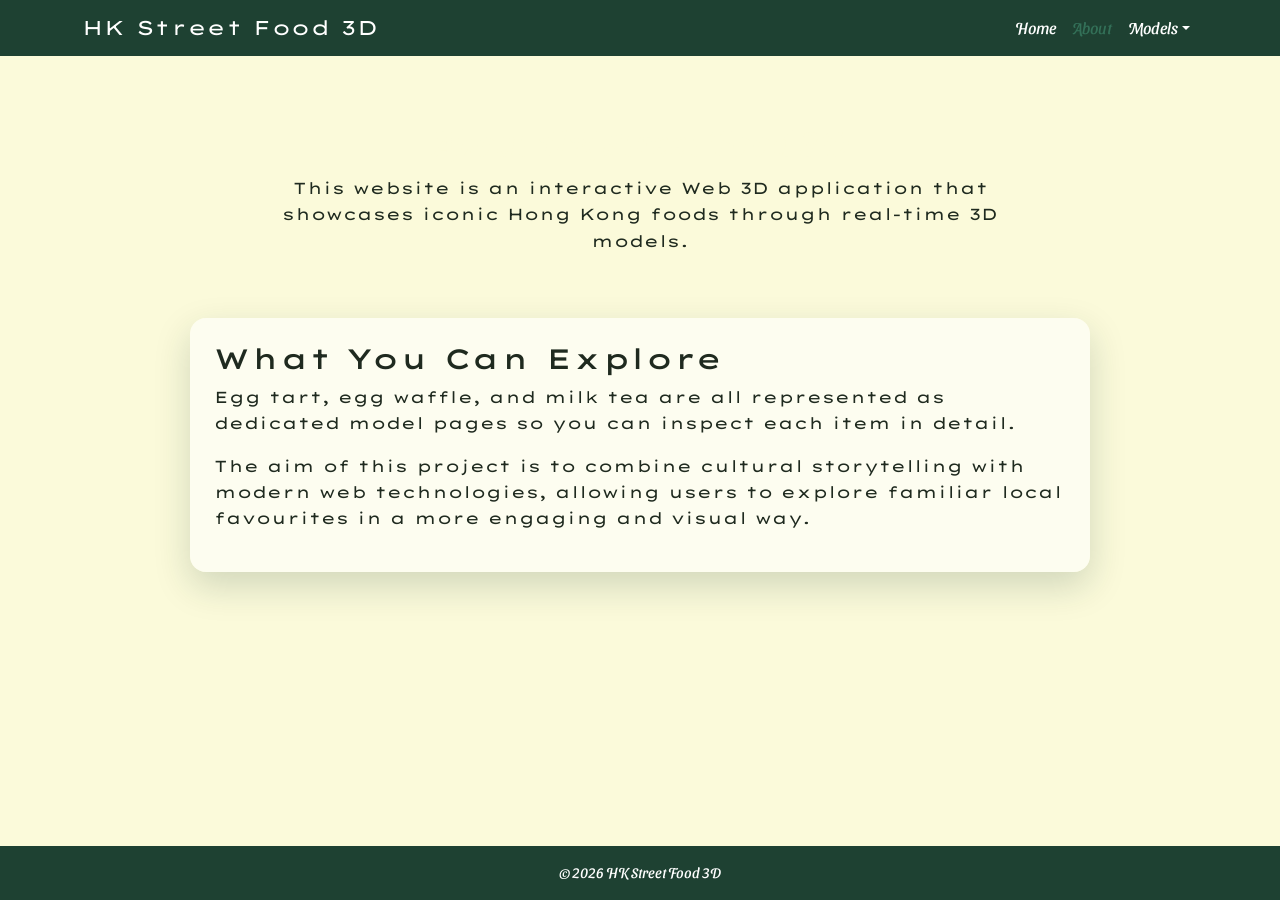
==== about.html @ 144c8aa4 "20/4" ====
<!doctype html>
<html lang="en">
<head>
    <meta charset="utf-8">
    <meta name="viewport" content="width=device-width, initial-scale=1">
    <title>HK Street Food 3D | About</title>
    <link rel="stylesheet" href="css/bootstrap.css">
    <link rel="stylesheet" href="style.css">
</head>
<body class="page-about">
    <nav class="navbar navbar-expand-lg site-nav">
        <div class="container">
            <a class="navbar-brand" href="index.html">HK Street Food 3D</a>
            <button class="navbar-toggler" type="button" data-bs-toggle="collapse" data-bs-target="#mainNav" aria-controls="mainNav" aria-expanded="false" aria-label="Toggle navigation">
                <span class="navbar-toggler-icon"></span>
            </button>
            <div class="collapse navbar-collapse" id="mainNav">
                <ul class="navbar-nav ms-auto">
                    <li class="nav-item"><a class="nav-link" href="index.html">Home</a></li>
                    <li class="nav-item"><a class="nav-link active" href="about.html">About</a></li>
                    <li class="nav-item dropdown">
                        <a class="nav-link dropdown-toggle" href="#" id="modelsDropdown" role="button" data-bs-toggle="dropdown" aria-expanded="false">Models</a>
                        <ul class="dropdown-menu dropdown-menu-end" aria-labelledby="modelsDropdown">
                            <li><a class="dropdown-item" href="tart.html">Egg Tart</a></li>
                            <li><a class="dropdown-item" href="waffle.html">Egg Waffle</a></li>
                            <li><a class="dropdown-item" href="milktea.html">Milk Tea</a></li>
                        </ul>
                    </li>
                </ul>
            </div>
        </div>
    </nav>

    <main class="container">
        <section class="hero">
            <h1>About HK Street Food 3D</h1>
            <p>This website is an interactive Web 3D application that showcases iconic Hong Kong foods through real-time 3D models.</p>
        </section>

        <section class="about-wrap">
            <h3>What You Can Explore</h3>
            <p>Egg tart, egg waffle, and milk tea are all represented as dedicated model pages so you can inspect each item in detail.</p>
            <p>The aim of this project is to combine cultural storytelling with modern web technologies, allowing users to explore familiar local favourites in a more engaging and visual way. </p>
        </section>
    </main>

    <footer class="site-footer">
        <div class="container">&copy; 2026 HK Street Food 3D</div>
    </footer>
    
    <script src="js/bootstrap.bundle.min.js"></script>
</body>
</html>
---- style.css ----
@import url('https://fonts.googleapis.com/css2?family=Lexend+Zetta:wght@100..900&family=Sansita+Swashed:wght@300..900&display=swap');

:root {
    --home-bg: #FBFADA;
    --models-bg: #12372A;
    --ink-dark: #1f2a1f;
    --ink-light: #f5f7f2;
    --accent: #436850;
    --card-shadow: 0 14px 36px rgba(18, 55, 42, 0.18);
}

* {
    box-sizing: border-box;
}

body {
    margin: 0;
    font-family: 'Sansita Swashed', serif;
    color: var(--ink-dark);
    min-height: 100vh;
    display: flex;
    flex-direction: column;
}

main {
    flex: 1;
}

h1 {
    font-family: 'Sansita Swashed', serif;
    letter-spacing: 0.04em;
    font-size: clamp(1.2rem, 3.5vw, 2.8rem);
    color: #FBFADA;
}

h2,
h3,
h4,
h5,
h6,
.navbar-brand {
    font-family: 'Lexend Zetta', sans-serif;
    letter-spacing: 0.03em;
}

p {
    font-family: 'Lexend Zetta', sans-serif;
    line-height: 1.65;
}

.site-nav {
    background: rgba(18, 55, 42, 0.95);
}

.site-nav .navbar-brand,
.site-nav .nav-link,
.site-nav .dropdown-item {
    color: #ffffff;
}

.page-models .site-nav .navbar-brand {
    color: #ffffff;
}

.site-nav .navbar-toggler {
    border-color: rgba(255, 255, 255, 0.65);
}

.site-nav .navbar-toggler:focus {
    box-shadow: none;
}

.site-nav .navbar-toggler-icon {
    background-image: url("data:image/svg+xml,%3Csvg xmlns='http://www.w3.org/2000/svg' viewBox='0 0 30 30'%3E%3Cpath stroke='rgba(255,255,255,0.95)' stroke-linecap='round' stroke-miterlimit='10' stroke-width='2' d='M4 7h22M4 15h22M4 23h22'/%3E%3C/svg%3E");
}

.site-nav .nav-link.active,
.site-nav .nav-link:hover,
.site-nav .dropdown-item:hover {
    color: #337058;
}

.site-nav .dropdown-menu {
    background: #1f4a39;
    border: 1px solid rgba(255, 255, 255, 0.15);
}

.site-footer {
    padding: 1rem 0;
    text-align: center;
    background: rgba(18, 55, 42, 0.95);
    color: #ffffff;
    font-size: 0.9rem;
}

.page-home,
.page-about {
    background: var(--home-bg);
    color: var(--ink-dark);
}

.page-models,
.model-viewer-page {
    background: var(--models-bg);
    color: var(--ink-light);
}

.hero {
    padding: 4rem 1rem 2rem;
    text-align: center;
}

.hero h1 {
    font-size: clamp(1.3rem, 3vw, 2.2rem);
    margin-bottom: 0.8rem;
}

.hero h2 {
    font-size: clamp(1rem, 2.5vw, 1.5rem);
    margin-bottom: 1.5rem;
}

.hero p {
    max-width: 760px;
    margin: 0 auto;
}

.hero-home {
    text-align: left;
}

.hero-home h2 {
    color: #ADBC9F;
    font-size: clamp(1.15rem, 1.8vw, 1.25rem);
    margin-bottom: 0.35rem;
}

.hero-home h1 {
    color: #125E33;
    font-size: clamp(2.5rem, 4.8vw, 3.8rem);
    font-family: 'sansita swashed', cursive;
    line-height: 1.1;
    margin-bottom: 0.9rem;
}

.hero-home p {
    color: #ADBC9F;
    font-size: clamp(0.85rem, 1.4vw, 1rem);
    font-family: 'Lexend Zetta', sans-serif;
    margin: 0;
    max-width: 560px;
}

.hero-home-image {
    width: 100%;
    max-width: 560px;
    border-radius: 20px;
    display: block;
    margin-left: auto;
    box-shadow: 0 16px 34px rgba(18, 55, 42, 0.22);
}

.menu-grid,
.models-grid {
    padding: 1rem 1rem 3rem;
}

.home-menu-inline {
    margin-top: 1.5rem;
    max-width: 660px;
}

.home-menu {
    padding: 0 1rem 2rem;
}

.explore-menu-title {
    font-family: 'Lexend Zetta', sans-serif;
    font-size: clamp(0.9rem, 1.3vw, 1.1rem);
    color: #125E33;
    margin: 0 0 0.9rem;
}

.home-menu-row {
    --bs-gutter-x: 0.8rem;
    --bs-gutter-y: 0.8rem;
}

.food-card,
.models-card {
    background: rgba(255, 255, 255, 0.65);
    border-radius: 16px;
    overflow: hidden;
    box-shadow: var(--card-shadow);
    transition: transform 0.25s ease;
    height: 100%;
}

.food-card:hover,
.models-card:hover {
    transform: translateY(-6px);
}

.food-link,
.model-link {
    text-decoration: none;
    color: inherit;
    display: block;
}

.food-tile {
    position: relative;
    aspect-ratio: 1 / 1;
    border-radius: 22px;
}

.food-card img,
.models-card img {
    width: 100%;
    height: 240px;
    object-fit: cover;
    display: block;
}

.food-tile img {
    position: absolute;
    inset: 0;
    width: 100%;
    height: 100%;
    object-fit: cover;
    transform: scale(1);
    transition: transform 0.35s ease;
}

.food-overlay {
    position: absolute;
    inset: 0;
    display: flex;
    flex-direction: column;
    justify-content: center;
    align-items: center;
    gap: 0.55rem;
    padding: 1.25rem;
    text-align: center;
    color: #ffffff;
    background: rgba(0, 0, 0, 0.76);
    opacity: 0;
    transition: opacity 0.3s ease;
}

.food-overlay h3 {
    font-size: clamp(0.95rem, 1.8vw, 1.2rem);
    margin: 0;
}

.food-overlay p {
    font-family: 'Lexend Zetta', sans-serif;
    font-size: clamp(0.62rem, 1vw, 0.82rem);
    line-height: 1.5;
    margin: 0;
    max-width: 14ch;
}

.food-link:hover .food-overlay,
.food-link:focus-visible .food-overlay,
.food-link:focus-within .food-overlay {
    opacity: 1;
}

.food-link:hover .food-tile img,
.food-link:focus-visible .food-tile img,
.food-link:focus-within .food-tile img {
    transform: scale(1.06);
}

.page-about .about-wrap {
    max-width: 900px;
    margin: 2rem auto 3rem;
    padding: 1.5rem;
    border-radius: 16px;
    background: rgba(255, 255, 255, 0.6);
    box-shadow: var(--card-shadow);
}

.page-models .models-card {
    background: rgba(255, 255, 255, 0.12);
    border: 1px solid rgba(255, 255, 255, 0.2);
}

.page-models .models-card .card-body {
    padding: 1rem;
    color: #ffffff;
}

.page-models .models-card h3 {
    margin-bottom: 0.5rem;
}

.model-viewer-page .model-header {
    padding: 1rem 1rem 0;
}

.model-viewer-page .model-header h1 {
    margin: 0;
    font-size: clamp(1.1rem, 2.2vw, 1.7rem);
}

.model-viewer-page .viewer-shell {
    position: relative;
    width: 100%;
    height: calc(100vh - 210px);
    min-height: 420px;
}

.model-viewer-page .viewer-card {
    border-radius: 18px;
    overflow: hidden;
    border: 1px solid rgba(255, 255, 255, 0.2);
    background: rgba(255, 255, 255, 0.06);
    box-shadow: 0 18px 42px rgba(0, 0, 0, 0.32);
}

.model-viewer-page .model-description {
    height: 100%;
    border-radius: 18px;
    border: 1px solid rgba(255, 255, 255, 0.2);
    background: rgba(255, 255, 255, 0.09);
    box-shadow: 0 18px 42px rgba(0, 0, 0, 0.22);
    padding: 1.25rem;
    color: #ffffff;
    display: flex;
    flex-direction: column;
    justify-content: center;
}

.model-viewer-page .model-description h2 {
    margin: 0 0 0.65rem;
    font-size: clamp(1rem, 1.8vw, 1.25rem);
    color: #FBFADA;
}

.model-viewer-page .model-description p {
    margin: 0;
    line-height: 1.7;
    color: rgba(255, 255, 255, 0.94);
}

#threeContainer {
    width: 100%;
    height: 100%;
    display: block;
    border-top: 1px solid rgba(255, 255, 255, 0.1);
}

#gui-container {
    position: absolute;
    top: 20px;
    left: 20px;
    z-index: 20;
}

@media (max-width: 768px) {
    .hero-home {
        text-align: center;
    }

    .hero-home p {
        margin: 0 auto;
    }

    .hero-home-image {
        margin: 0 auto;
    }

    .models-card img {
        height: 190px;
    }

    .home-menu-inline {
        max-width: 100%;
        margin-top: 0;
    }

    .home-menu {
        margin-top: 0.8rem;
    }

    .home-menu-row {
        --bs-gutter-x: 0.45rem;
        --bs-gutter-y: 0.45rem;
    }

    .menu-tile-col {
        flex: 0 0 33.333333%;
        max-width: 33.333333%;
    }

    .food-overlay h3 {
        font-size: clamp(0.64rem, 2.6vw, 0.74rem);
    }

    .food-overlay p {
        font-size: clamp(0.47rem, 1.9vw, 0.56rem);
    }

    .model-viewer-page .viewer-shell {
        height: calc(100vh - 250px);
    }

    .model-viewer-page .viewer-card {
        border-radius: 12px;
    }

    .model-viewer-page .model-description {
        border-radius: 12px;
        padding: 1rem;
    }

    .model-viewer-page .model-header h1 {
        font-size: clamp(1.35rem, 5.4vw, 1.85rem);
    }

    .model-viewer-page .model-description p {
        font-size: clamp(0.86rem, 3.2vw, 0.95rem);
        line-height: 1.55;
    }
}

@media (min-width: 992px) {
    .hero-home {
        padding-top: 6rem;
        padding-bottom: 4.5rem;
    }

    .home-menu {
        padding-bottom: 2.8rem;
    }
}

@media (hover: none) {
    .food-tile img {
        transform: none;
    }
}
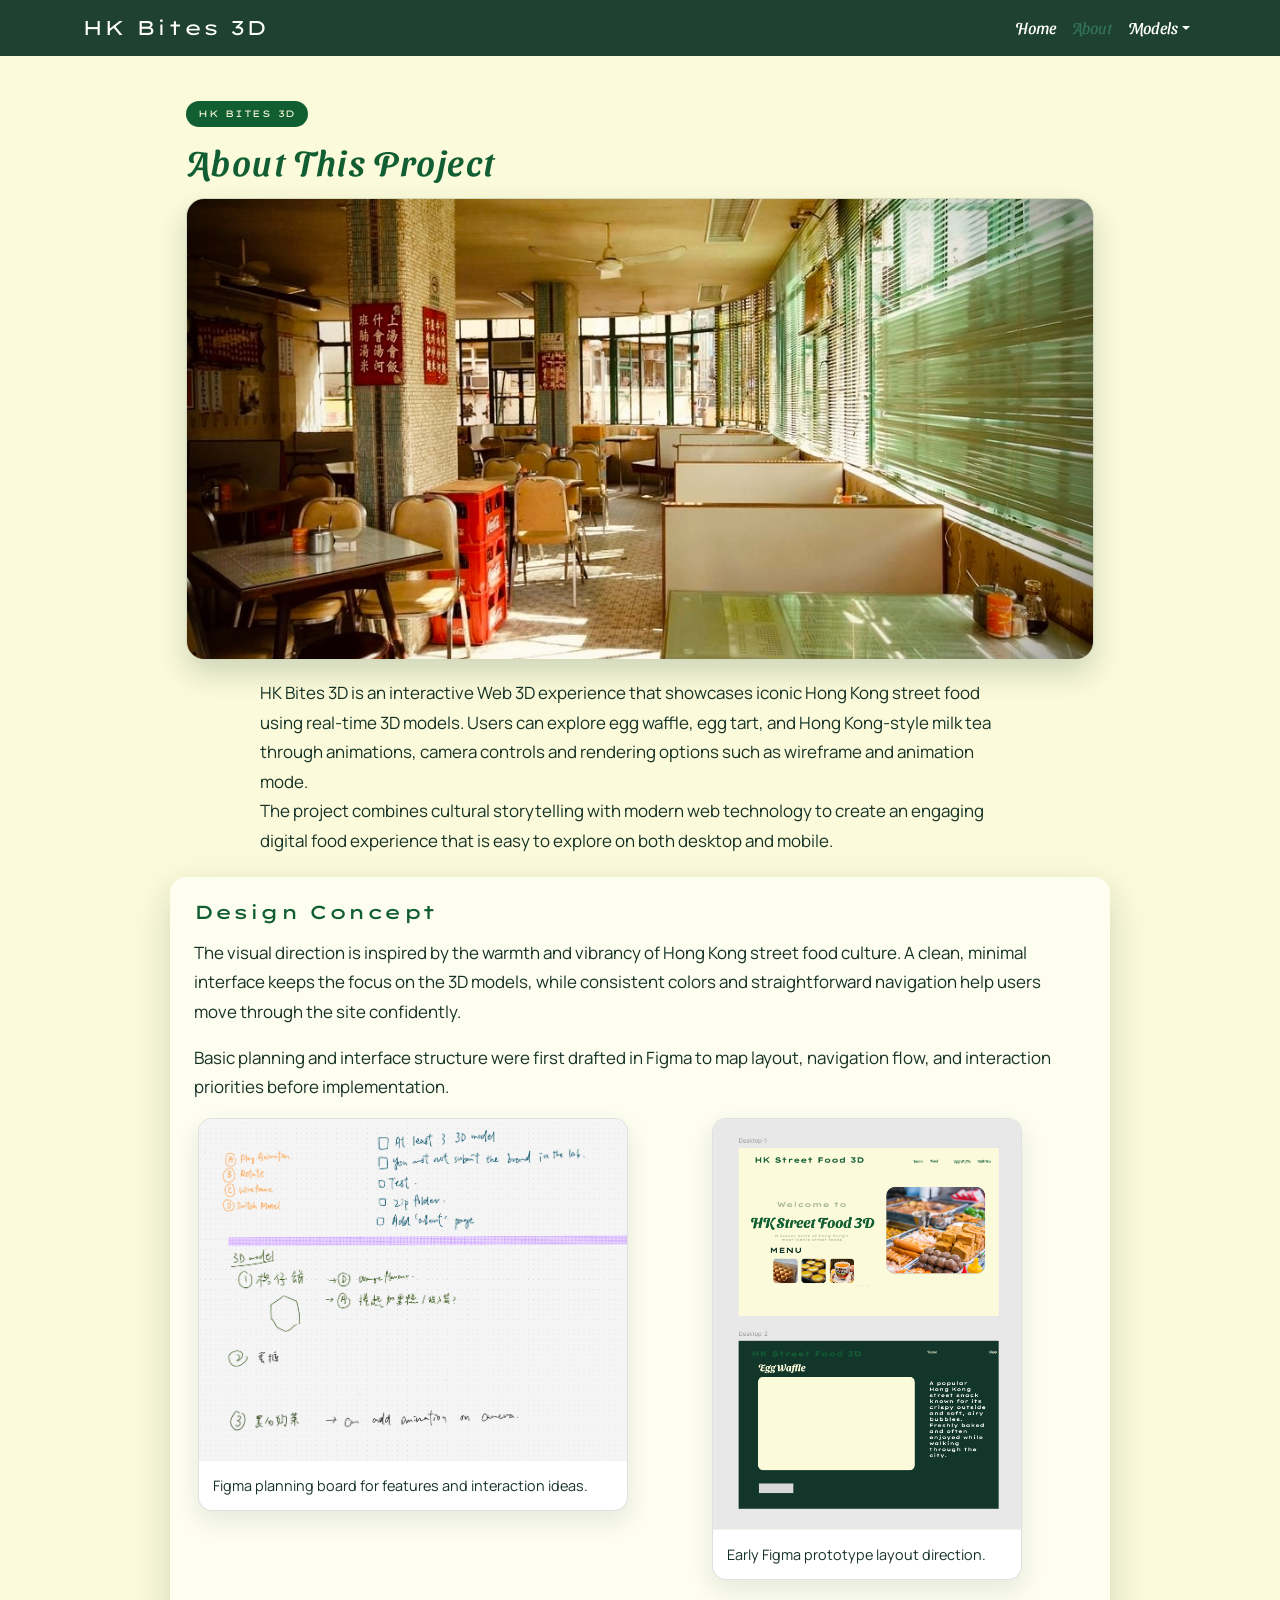
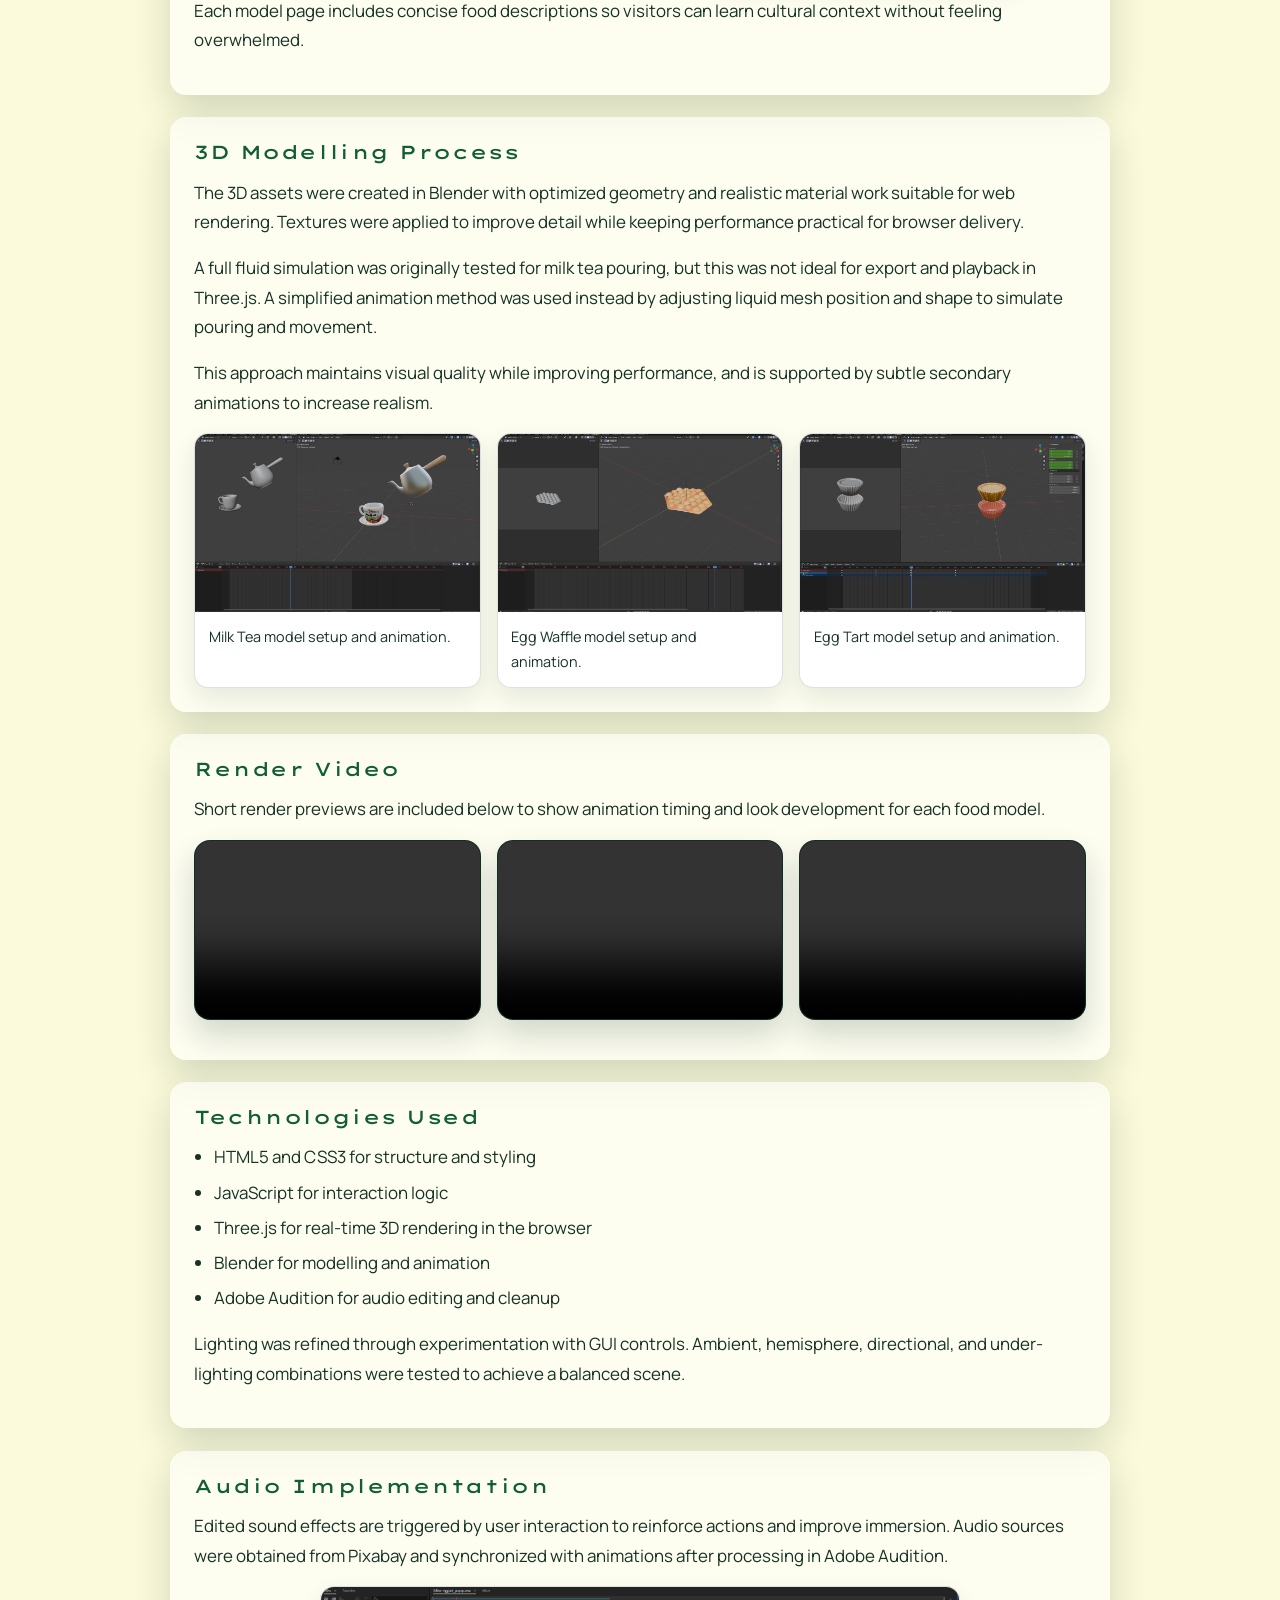
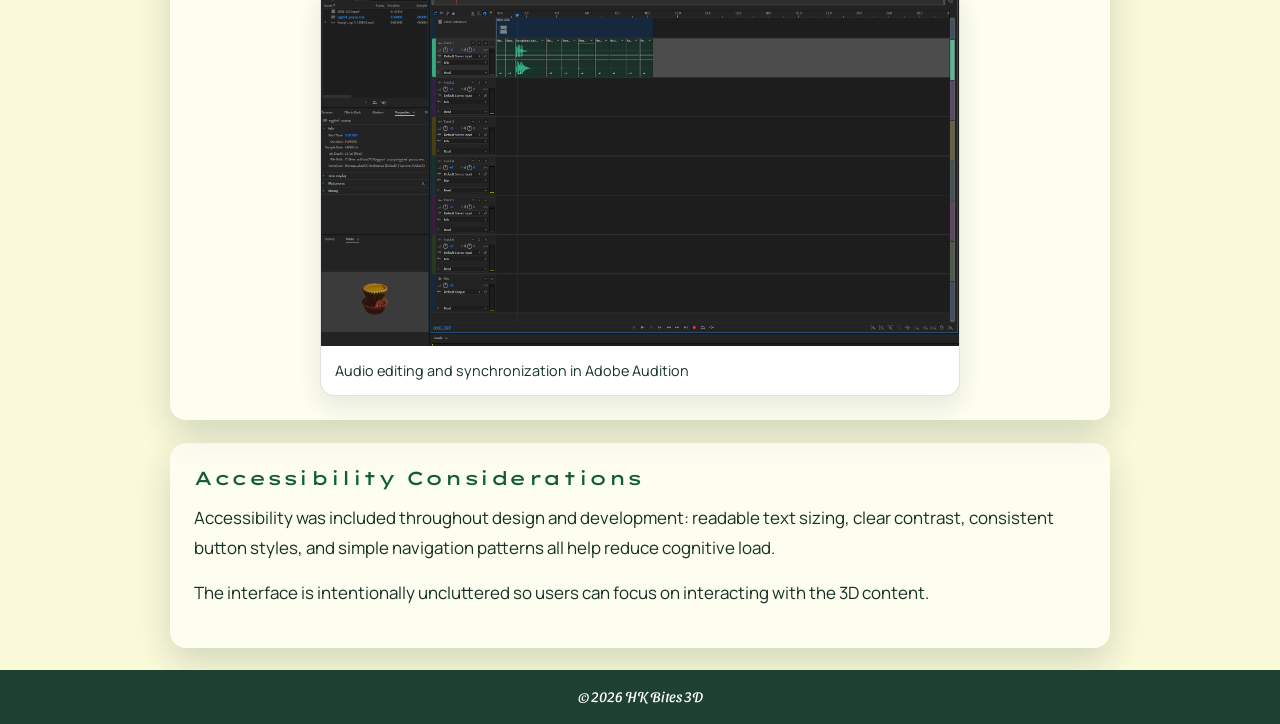
==== commit 84eb14c3: "About page update" ====
--- a/about.html
+++ b/about.html
@@ -3,14 +3,14 @@
 <head>
     <meta charset="utf-8">
     <meta name="viewport" content="width=device-width, initial-scale=1">
-    <title>HK Street Food 3D | About</title>
+    <title>HK Bites 3D | About</title>
     <link rel="stylesheet" href="css/bootstrap.css">
     <link rel="stylesheet" href="style.css">
 </head>
 <body class="page-about">
     <nav class="navbar navbar-expand-lg site-nav">
         <div class="container">
-            <a class="navbar-brand" href="index.html">HK Street Food 3D</a>
+            <a class="navbar-brand" href="index.html">HK Bites 3D</a>
             <button class="navbar-toggler" type="button" data-bs-toggle="collapse" data-bs-target="#mainNav" aria-controls="mainNav" aria-expanded="false" aria-label="Toggle navigation">
                 <span class="navbar-toggler-icon"></span>
             </button>
@@ -32,20 +32,152 @@
     </nav>
 
     <main class="container">
-        <section class="hero">
-            <h1>About HK Street Food 3D</h1>
-            <p>This website is an interactive Web 3D application that showcases iconic Hong Kong foods through real-time 3D models.</p>
+        <section class="hero hero-about">
+            <p class="eyebrow">HK Bites 3D</p>
+            <h1>About This Project</h1>
+            <figure class="about-header-media">
+                <img src="assets/images/background.jpg" alt="Hong Kong cha chaan teng interior atmosphere" loading="lazy">
+            </figure>
+            <p>
+                HK Bites 3D is an interactive Web 3D experience that showcases iconic Hong Kong street food using
+                real-time 3D models. Users can explore egg waffle, egg tart, and Hong Kong-style milk tea through
+                animations, camera controls and rendering options such as wireframe and animation mode.
+            </p>
+            <p>
+                The project combines cultural storytelling with modern web technology to create an engaging digital
+                food experience that is easy to explore on both desktop and mobile.
+            </p>
         </section>
 
-        <section class="about-wrap">
-            <h3>What You Can Explore</h3>
-            <p>Egg tart, egg waffle, and milk tea are all represented as dedicated model pages so you can inspect each item in detail.</p>
-            <p>The aim of this project is to combine cultural storytelling with modern web technologies, allowing users to explore familiar local favourites in a more engaging and visual way. </p>
+        <section class="about-wrap about-section">
+            <h2>Design Concept</h2>
+            <p>
+                The visual direction is inspired by the warmth and vibrancy of Hong Kong street food culture. A clean,
+                minimal interface keeps the focus on the 3D models, while consistent colors and straightforward
+                navigation help users move through the site confidently.
+            </p>
+            <p>
+                Basic planning and interface structure were first drafted in Figma to map layout, navigation flow,
+                and interaction priorities before implementation.
+            </p>
+            <div class="design-grid" aria-label="Figma planning and prototype screens">
+                <figure class="process-card design-card-planning">
+                    <img src="assets/images/About/planning.png" alt="Figma planning notes for HK Bites 3D" loading="lazy">
+                    <figcaption>Figma planning board for features and interaction ideas.</figcaption>
+                </figure>
+                <figure class="process-card design-card-prototype">
+                    <img src="assets/images/About/prototype.png" alt="Figma prototype layout for HK Bites 3D" loading="lazy">
+                    <figcaption>Early Figma prototype layout direction.</figcaption>
+                </figure>
+            </div>
+            <p>
+                Each model page includes concise food descriptions so visitors can learn cultural context without feeling
+                overwhelmed.
+            </p>
+        </section>
+
+        <section class="about-wrap about-section">
+            <h2>3D Modelling Process</h2>
+            <p>
+                The 3D assets were created in Blender with optimized geometry and realistic material work suitable for
+                web rendering. Textures were applied to improve detail while keeping performance practical for browser
+                delivery.
+            </p>
+            <p>
+                A full fluid simulation was originally tested for milk tea pouring, but this was not ideal for export and
+                playback in Three.js. A simplified animation method was used instead by adjusting liquid mesh position and
+                shape to simulate pouring and movement.
+            </p>
+            <p>
+                This approach maintains visual quality while improving performance, and is supported by subtle secondary
+                animations to increase realism.
+            </p>
+
+            <div class="process-grid" aria-label="Blender modelling snapshots">
+                <figure class="process-card">
+                    <img src="assets/images/About/cupmodelling.png" alt="Milk tea model process in Blender" loading="lazy">
+                    <figcaption>Milk Tea model setup and animation.</figcaption>
+                </figure>
+                <figure class="process-card">
+                    <img src="assets/images/About/eggwafflemodelling.png" alt="Egg waffle model process in Blender" loading="lazy">
+                    <figcaption>Egg Waffle model setup and animation.</figcaption>
+                </figure>
+                <figure class="process-card">
+                    <img src="assets/images/About/tartmodelling.png" alt="Egg tart model process in Blender" loading="lazy">
+                    <figcaption>Egg Tart model setup and animation.</figcaption>
+                </figure>
+            </div>
+        </section>
+
+        <section class="about-wrap about-section">
+            <h2>Render Video</h2>
+            <p>
+                Short render previews are included below to show animation timing and look development for each food
+                model.
+            </p>
+            <div class="video-grid" aria-label="Render videos for three food models">
+                <figure class="video-card">
+                    <video controls preload="metadata" playsinline>
+                        <source src="assets/images/About/Cup.mp4" type="video/mp4">
+                        Your browser does not support the video tag.
+                    </video>
+                </figure>
+                <figure class="video-card">
+                    <video controls preload="metadata" playsinline>
+                        <source src="assets/images/About/eggtart.mp4" type="video/mp4">
+                        Your browser does not support the video tag.
+                    </video>
+                </figure>
+                <figure class="video-card">
+                    <video controls preload="metadata" playsinline>
+                        <source src="assets/images/About/Waffle.mp4" type="video/mp4">
+                        Your browser does not support the video tag.
+                    </video>
+                </figure>
+            </div>
+        </section>
+
+        <section class="about-wrap about-section">
+            <h2>Technologies Used</h2>
+            <ul class="tech-list">
+                <li>HTML5 and CSS3 for structure and styling</li>
+                <li>JavaScript for interaction logic</li>
+                <li>Three.js for real-time 3D rendering in the browser</li>
+                <li>Blender for modelling and animation</li>
+                <li>Adobe Audition for audio editing and cleanup</li>
+            </ul>
+            <p>
+                Lighting was refined through experimentation with GUI controls. Ambient, hemisphere, directional, and
+                under-lighting combinations were tested to achieve a balanced scene.
+            </p>
+        </section>
+
+        <section class="about-wrap about-section">
+            <h2>Audio Implementation</h2>
+            <p>
+                Edited sound effects are triggered by user interaction to reinforce actions and improve immersion. Audio
+                sources were obtained from Pixabay and synchronized with animations after processing in Adobe Audition.
+            </p>
+                <figure class="process-card audio-process-card">
+                    <img src="assets/images/About/auditon.png" alt="Audio editing" loading="lazy">
+                    <figcaption>Audio editing and synchronization in Adobe Audition</figcaption>
+                </figure>
+        </section>
+
+        <section class="about-wrap about-section">
+            <h2>Accessibility Considerations</h2>
+            <p>
+                Accessibility was included throughout design and development: readable text sizing, clear contrast,
+                consistent button styles, and simple navigation patterns all help reduce cognitive load.
+            </p>
+            <p>
+                The interface is intentionally uncluttered so users can focus on interacting with the 3D content.
+            </p>
         </section>
     </main>
 
     <footer class="site-footer">
-        <div class="container">&copy; 2026 HK Street Food 3D</div>
+        <div class="container">&copy; 2026 HK Bites 3D</div>
     </footer>
     
     <script src="js/bootstrap.bundle.min.js"></script>
--- a/style.css
+++ b/style.css
@@ -1,4 +1,4 @@
-@import url('https://fonts.googleapis.com/css2?family=Lexend+Zetta:wght@100..900&family=Sansita+Swashed:wght@300..900&display=swap');
+@import url('https://fonts.googleapis.com/css2?family=Lexend+Zetta:wght@100..900&family=Manrope:wght@400;500;600;700&family=Sansita+Swashed:wght@300..900&display=swap');
 
 :root {
     --home-bg: #FBFADA;
@@ -282,6 +282,222 @@
     box-shadow: var(--card-shadow);
 }
 
+.page-about .hero-about {
+    max-width: 940px;
+    margin: 0 auto;
+    text-align: left;
+    padding-top: 2.7rem;
+    padding-bottom: 0.25rem;
+}
+
+.page-about .hero-about .eyebrow {
+    display: inline-flex;
+    margin: 0 0 0.8rem;
+    padding: 0.3rem 0.75rem;
+    border-radius: 999px;
+    font-family: 'Lexend Zetta', sans-serif;
+    font-size: 0.58rem;
+    letter-spacing: 0.08em;
+    text-transform: uppercase;
+    color: #FBFADA;
+    background: #125E33;
+}
+
+.page-about .hero-about h1 {
+    color: #125E33;
+    margin-bottom: 1rem;
+}
+
+.page-about .about-header-media {
+    margin: 0 0 1.1rem;
+    border-radius: 18px;
+    overflow: hidden;
+    border: 1px solid rgba(18, 55, 42, 0.16);
+    box-shadow: 0 14px 28px rgba(18, 55, 42, 0.18);
+}
+
+.page-about .about-header-media img {
+    width: 100%;
+    height: clamp(220px, 38vw, 460px);
+    object-fit: cover;
+    display: block;
+}
+
+.page-about .hero-about p,
+.page-about .about-section p,
+.page-about .about-section li,
+.page-about .about-section figcaption {
+    font-family: 'Manrope', sans-serif;
+    line-height: 1.75;
+    font-size: clamp(0.98rem, 1.35vw, 1.06rem);
+    color: #163226;
+}
+
+.page-about .about-section {
+    max-width: 940px;
+    margin-top: 1.1rem;
+    margin-bottom: 1.4rem;
+}
+
+.page-about .about-section h2 {
+    font-size: clamp(0.95rem, 1.8vw, 1.18rem);
+    margin-bottom: 0.85rem;
+    color: #125E33;
+}
+
+.page-about .tech-list {
+    margin: 0.25rem 0 1rem;
+    padding-left: 1.25rem;
+}
+
+.page-about .tech-list li {
+    margin-bottom: 0.35rem;
+}
+
+.page-about .design-grid {
+    margin: 1rem 0;
+    display: grid;
+    grid-template-columns: repeat(2, minmax(0, 1fr));
+    gap: 1rem;
+    align-items: start;
+}
+
+.page-about .design-grid .design-card-planning {
+    width: 100%;
+    max-width: 430px;
+    justify-self: center;
+}
+
+.page-about .design-grid .design-card-prototype {
+    width: 100%;
+    max-width: 310px;
+    justify-self: center;
+}
+
+.page-about .design-grid .process-card img {
+    object-fit: contain;
+    background: #f3f2e6;
+}
+
+.page-about .design-grid .design-card-planning img {
+    aspect-ratio: 5 / 4;
+}
+
+.page-about .design-grid .design-card-prototype img {
+    aspect-ratio: 3 / 4;
+}
+
+.page-about .process-grid {
+    margin-top: 1rem;
+    display: grid;
+    grid-template-columns: repeat(3, minmax(0, 1fr));
+    gap: 1rem;
+}
+
+.page-about .process-card {
+    margin: 0;
+    border-radius: 14px;
+    overflow: hidden;
+    background: #ffffff;
+    border: 1px solid rgba(18, 55, 42, 0.14);
+    box-shadow: 0 10px 24px rgba(18, 55, 42, 0.1);
+}
+
+.page-about .process-card img {
+    width: 100%;
+    aspect-ratio: 16 / 10;
+    object-fit: cover;
+    display: block;
+    background: linear-gradient(135deg, #f8f4d8, #e8efe3);
+}
+
+.page-about .process-card figcaption {
+    margin: 0;
+    padding: 0.75rem 0.85rem;
+    font-size: 0.9rem;
+}
+
+.page-about .audio-process-card {
+    margin-top: 1rem;
+    max-width: 640px;
+    margin-left: auto;
+    margin-right: auto;
+}
+
+.page-about .audio-process-card img {
+    aspect-ratio: 16 / 9;
+    object-fit: cover;
+}
+
+.page-about .video-card {
+    margin-top: 0.75rem;
+    border-radius: 16px;
+    overflow: hidden;
+    border: 1px solid rgba(18, 55, 42, 0.18);
+    background: #132c23;
+    box-shadow: 0 16px 30px rgba(18, 55, 42, 0.18);
+}
+
+.page-about .video-grid {
+    margin-top: 0.75rem;
+    display: grid;
+    grid-template-columns: repeat(3, minmax(0, 1fr));
+    gap: 1rem;
+}
+
+.page-about .video-grid .video-card {
+    margin-top: 0;
+}
+
+.page-about .video-card video {
+    width: 100%;
+    display: block;
+    aspect-ratio: 16 / 10;
+    max-height: none;
+    background: #0f1f19;
+}
+
+.page-about .video-card figcaption {
+    margin: 0;
+    padding: 0.7rem 0.85rem;
+    color: #dce7e0;
+    background: #163428;
+    font-family: 'Manrope', sans-serif;
+    font-size: 0.92rem;
+}
+
+@media (max-width: 991.98px) {
+    .page-about .process-grid {
+        grid-template-columns: repeat(2, minmax(0, 1fr));
+    }
+
+    .page-about .video-grid {
+        grid-template-columns: repeat(2, minmax(0, 1fr));
+    }
+}
+
+@media (max-width: 767.98px) {
+    .page-about .hero-about {
+        padding-top: 2rem;
+    }
+
+    .page-about .about-wrap {
+        padding: 1.1rem;
+    }
+
+    .page-about .process-grid {
+        grid-template-columns: 1fr;
+    }
+
+    .page-about .design-grid {
+        grid-template-columns: 1fr;
+    }
+
+    .page-about .video-grid {
+        grid-template-columns: 1fr;
+    }
+}
+
 .page-models .models-card {
     background: rgba(255, 255, 255, 0.12);
     border: 1px solid rgba(255, 255, 255, 0.2);
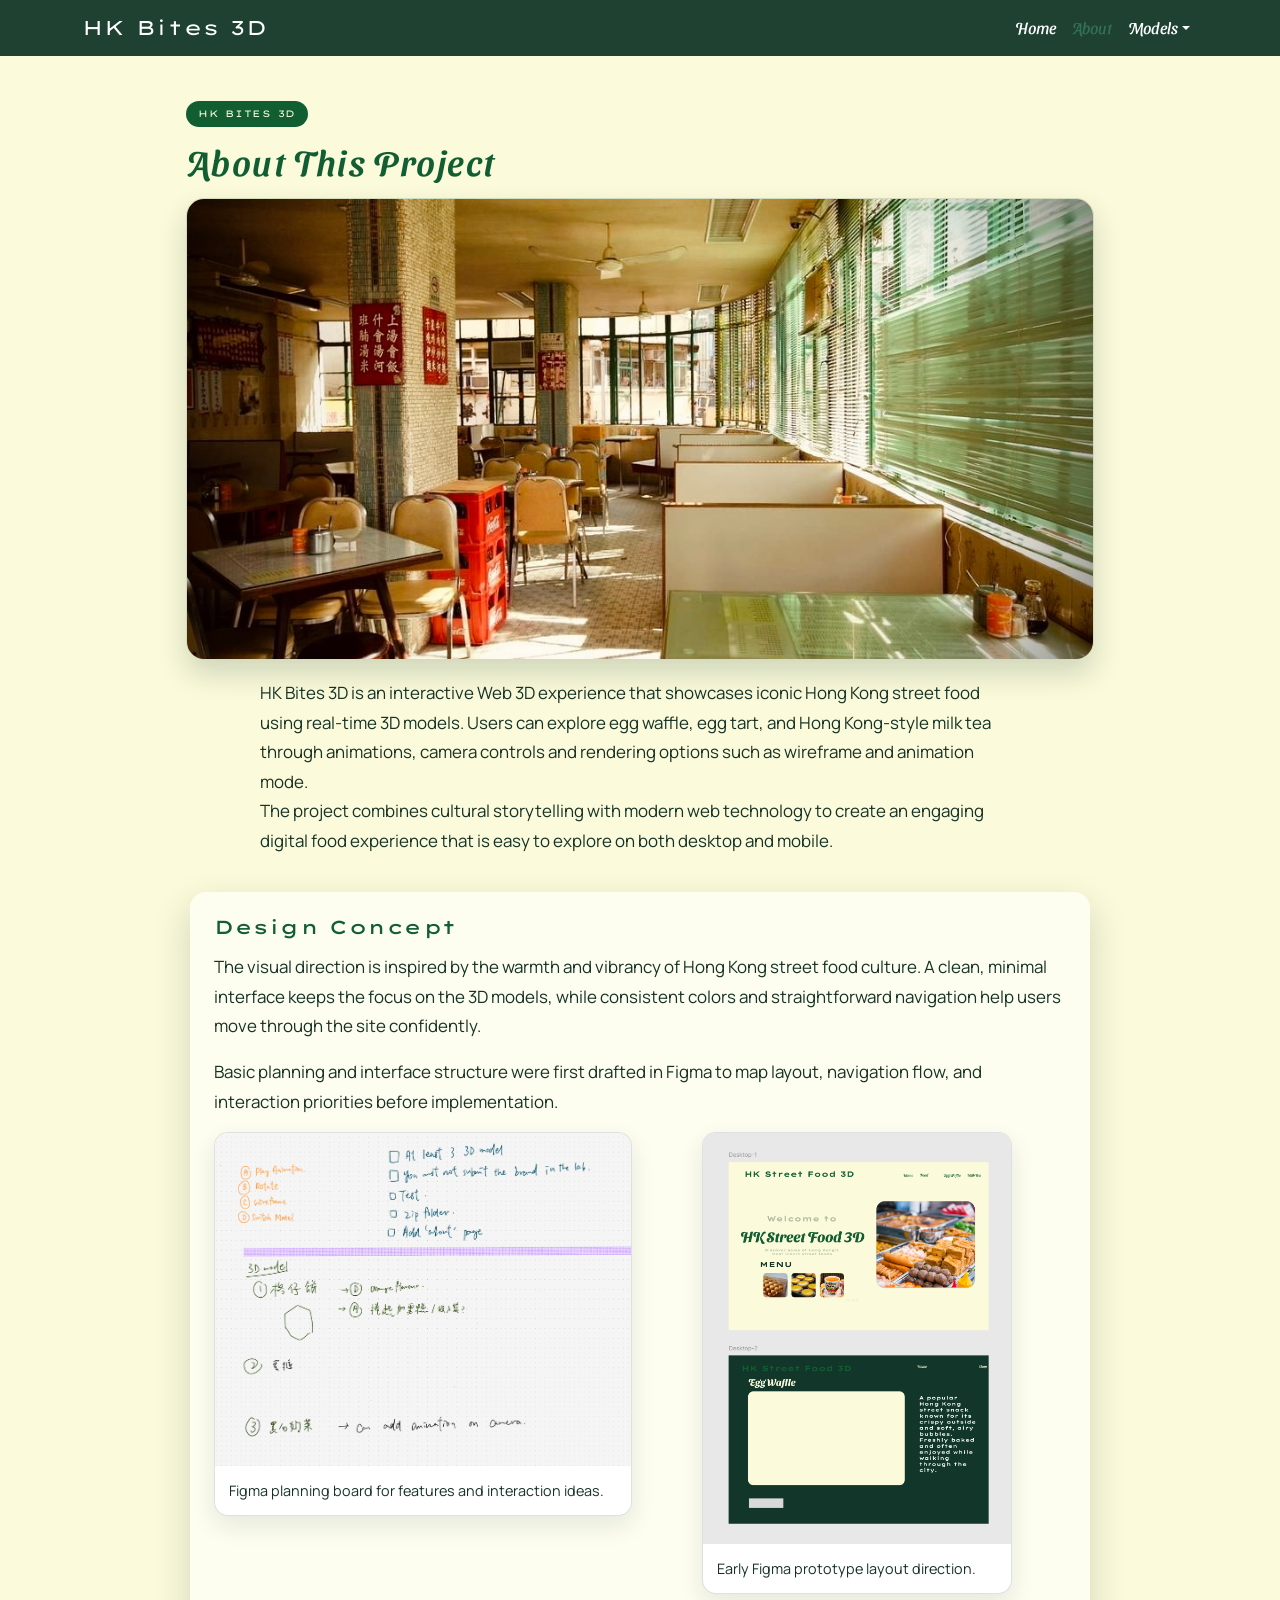
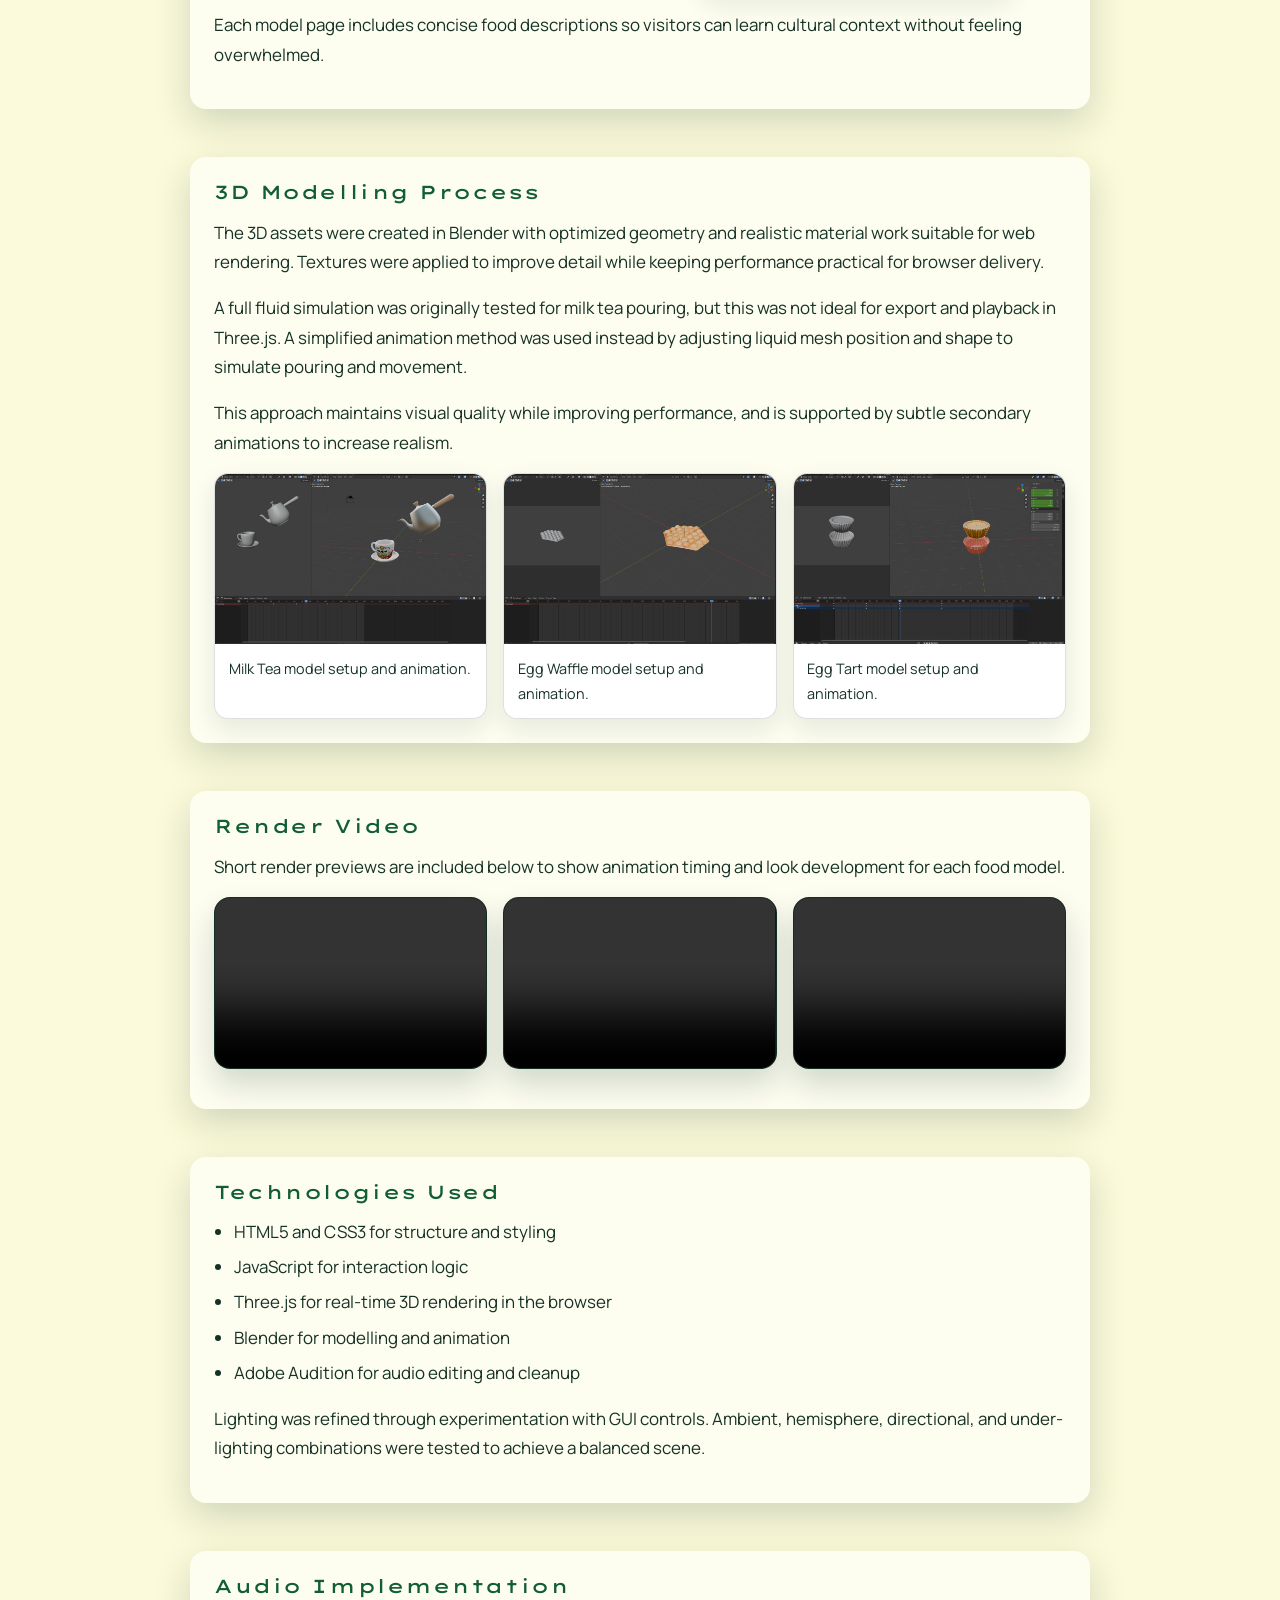
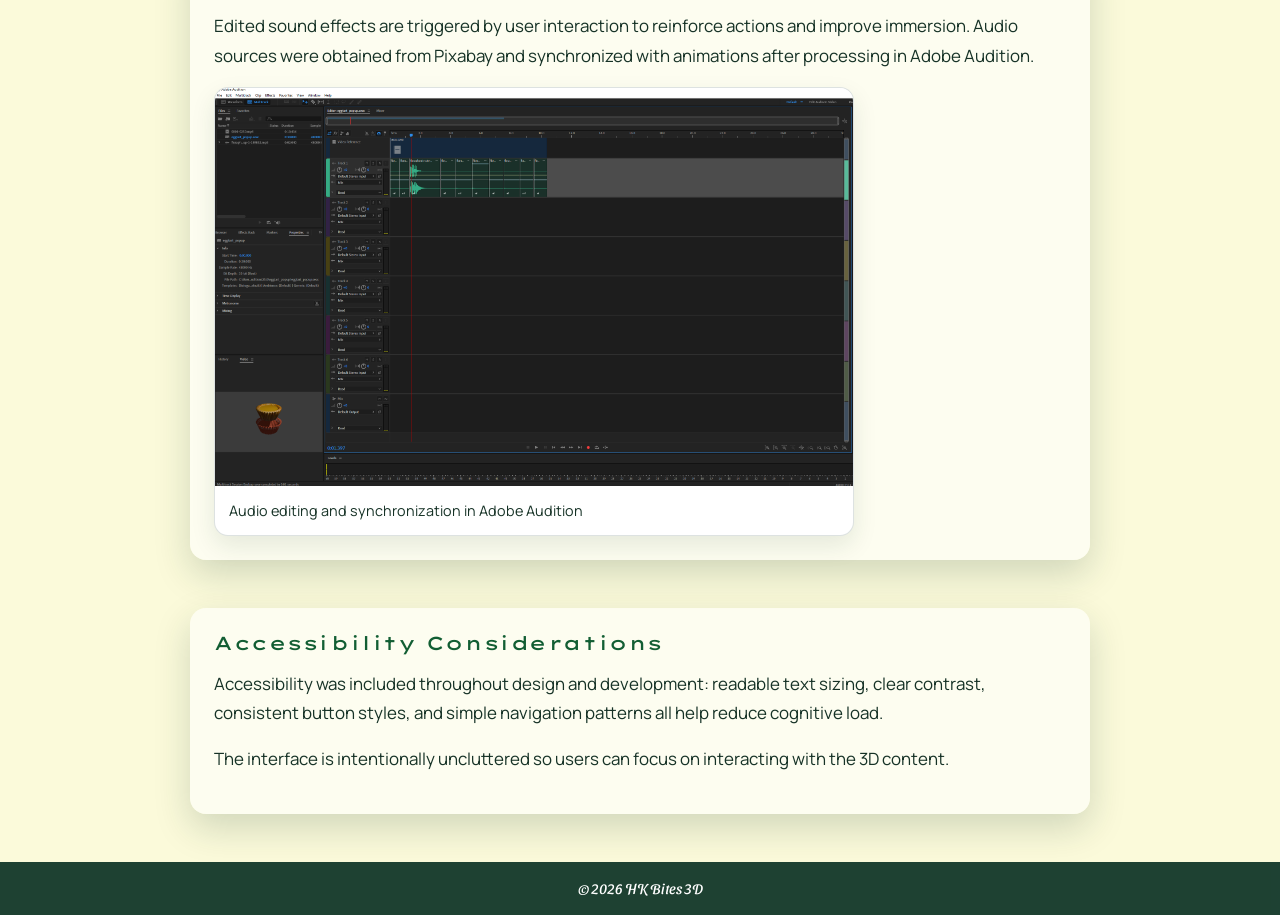
==== commit ab5dc102: "Update about.html" ====
--- a/about.html
+++ b/about.html
@@ -5,7 +5,50 @@
     <meta name="viewport" content="width=device-width, initial-scale=1">
     <title>HK Bites 3D | About</title>
     <link rel="stylesheet" href="css/bootstrap.css">
-    <link rel="stylesheet" href="style.css">
+    <link rel="stylesheet" href="style.css?v=20260423">
+    <style>
+        /* Fallback critical styles for publishing environments with stale cached CSS. */
+        .page-about .about-wrap {
+            max-width: 900px;
+            margin: 2rem auto 3rem;
+            padding: 1.5rem;
+            border-radius: 16px;
+            background: rgba(255, 255, 255, 0.6);
+            box-shadow: 0 14px 36px rgba(18, 55, 42, 0.18);
+        }
+
+        .page-about .about-header-media {
+            margin: 0 0 1.1rem;
+            border-radius: 18px;
+            overflow: hidden;
+            border: 1px solid rgba(18, 55, 42, 0.16);
+            box-shadow: 0 14px 28px rgba(18, 55, 42, 0.18);
+        }
+
+        .page-about .about-header-media img {
+            width: 100%;
+            height: clamp(220px, 38vw, 460px);
+            object-fit: cover;
+            display: block;
+        }
+
+        .page-about .process-card {
+            margin: 0;
+            border-radius: 14px;
+            overflow: hidden;
+            background: #ffffff;
+            border: 1px solid rgba(18, 55, 42, 0.14);
+            box-shadow: 0 10px 24px rgba(18, 55, 42, 0.1);
+        }
+
+        .page-about .process-card img {
+            width: 100%;
+            aspect-ratio: 16 / 10;
+            object-fit: cover;
+            display: block;
+            background: linear-gradient(135deg, #f8f4d8, #e8efe3);
+        }
+    </style>
 </head>
 <body class="page-about">
     <nav class="navbar navbar-expand-lg site-nav">
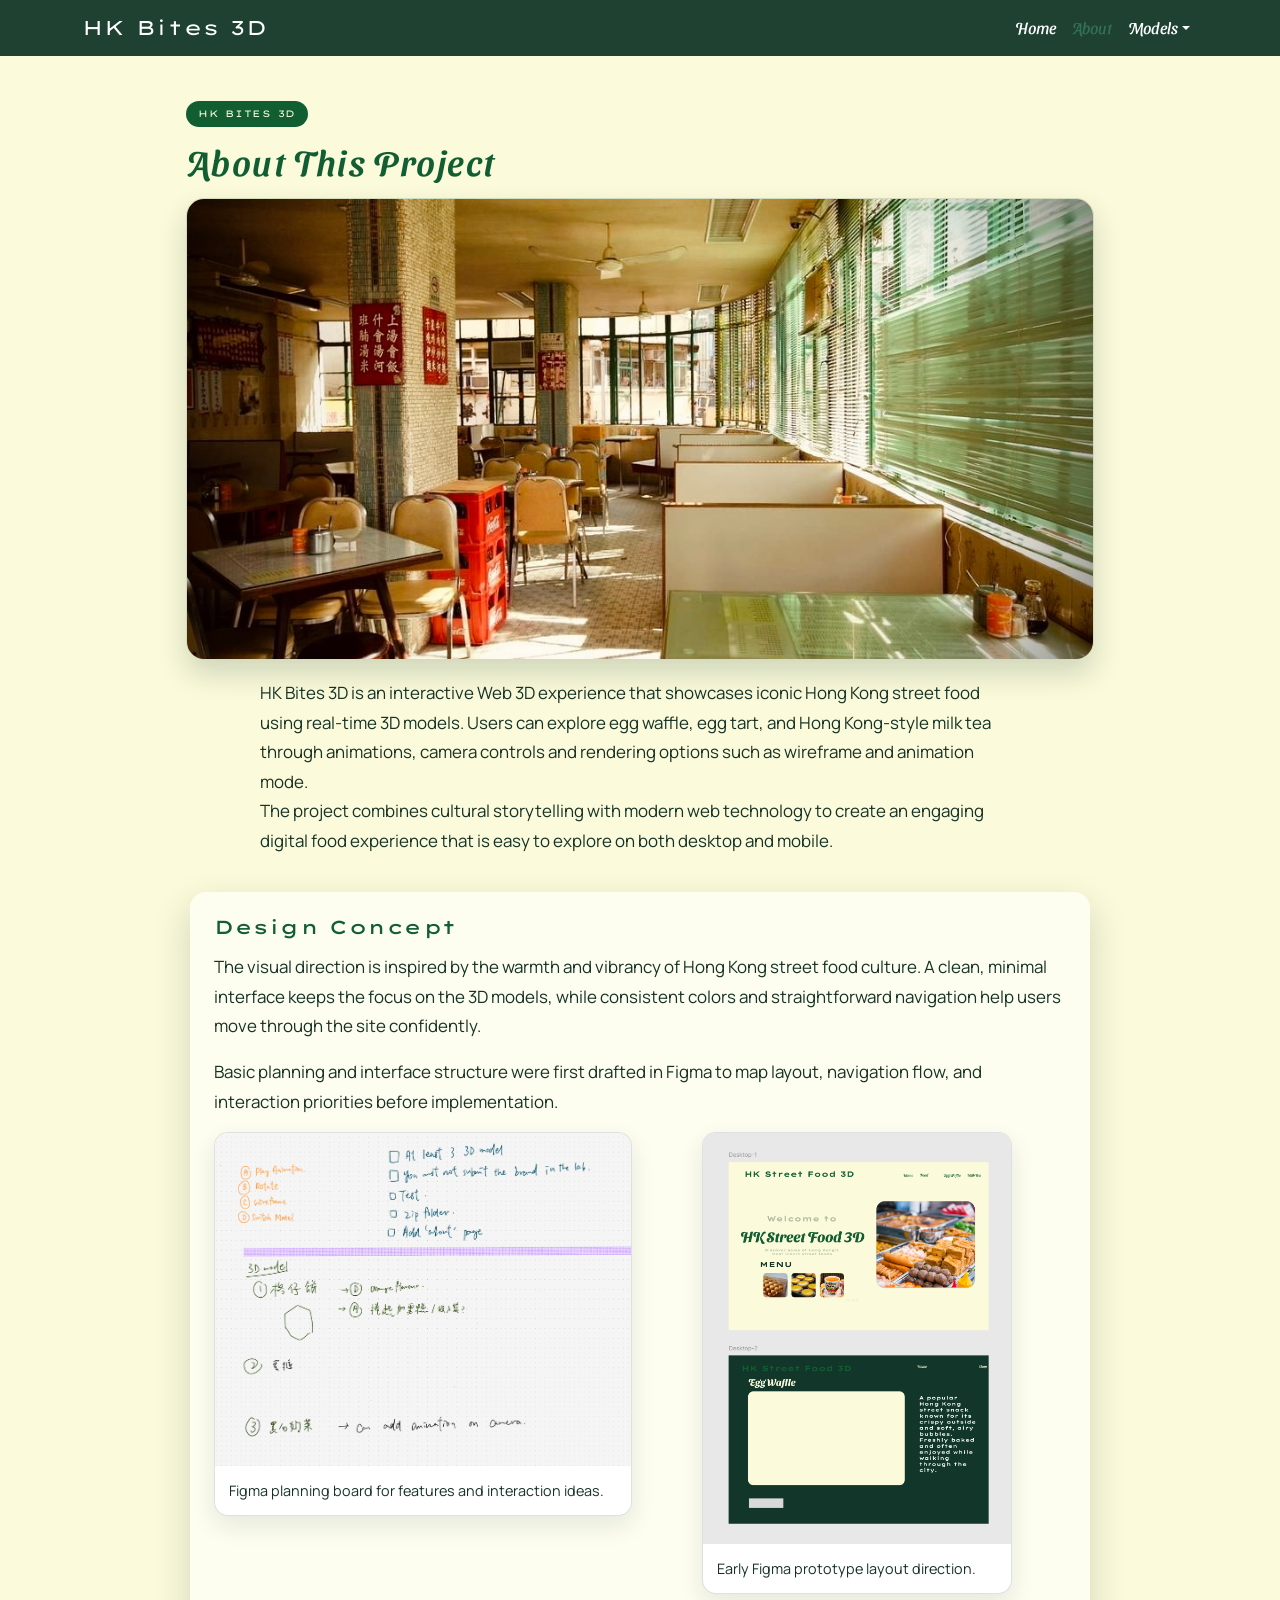
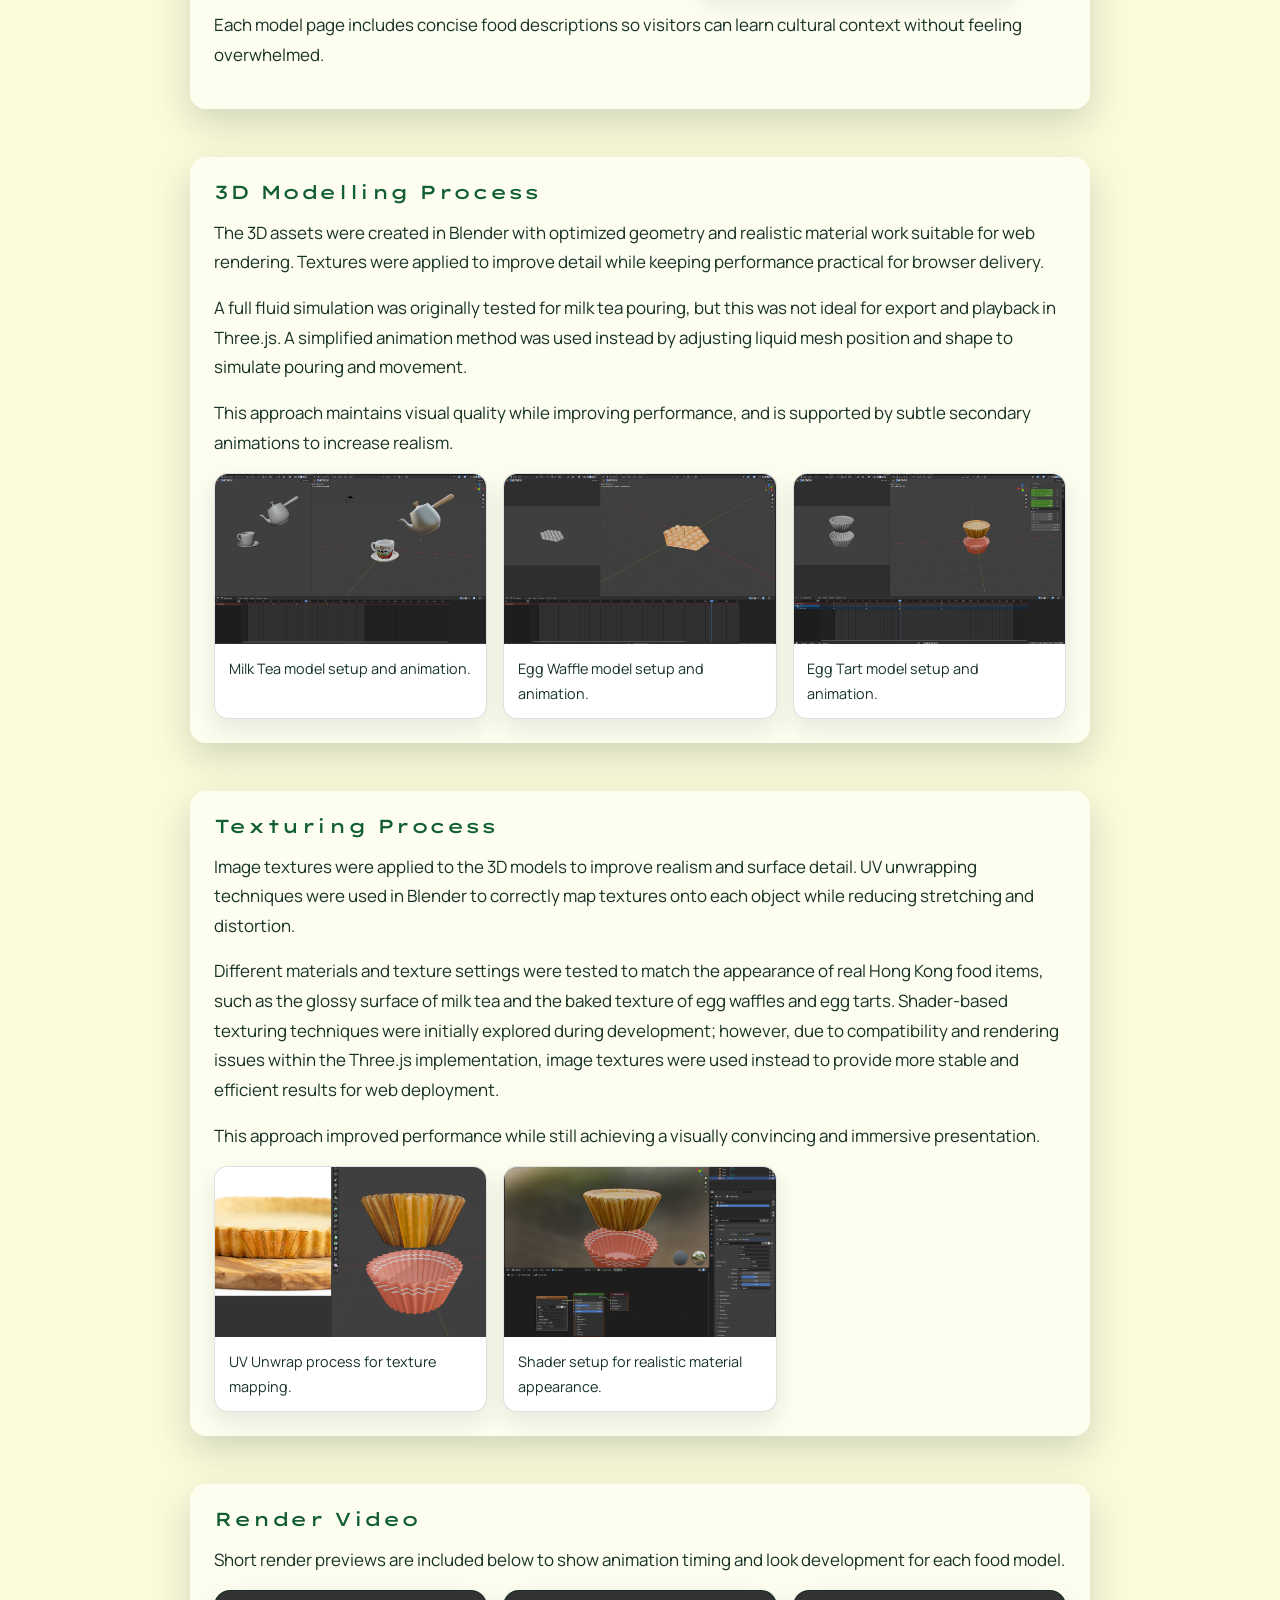
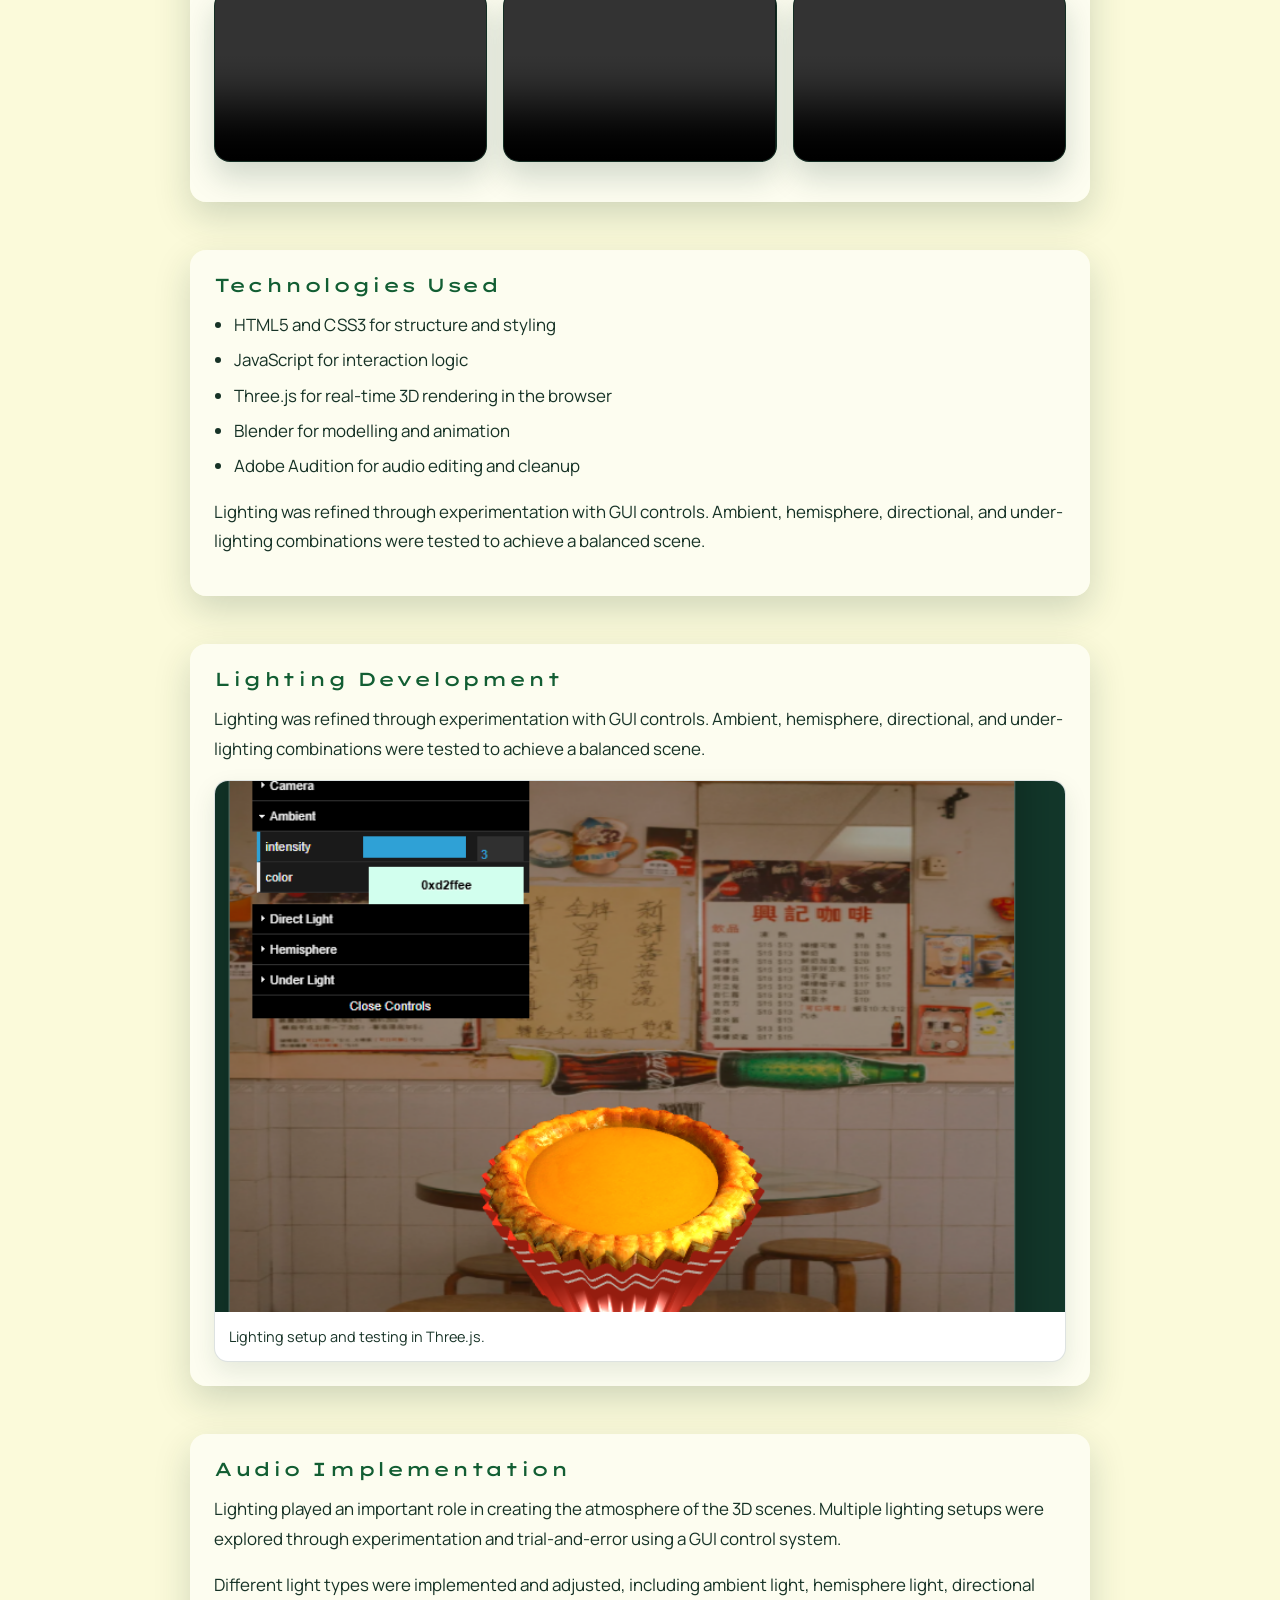
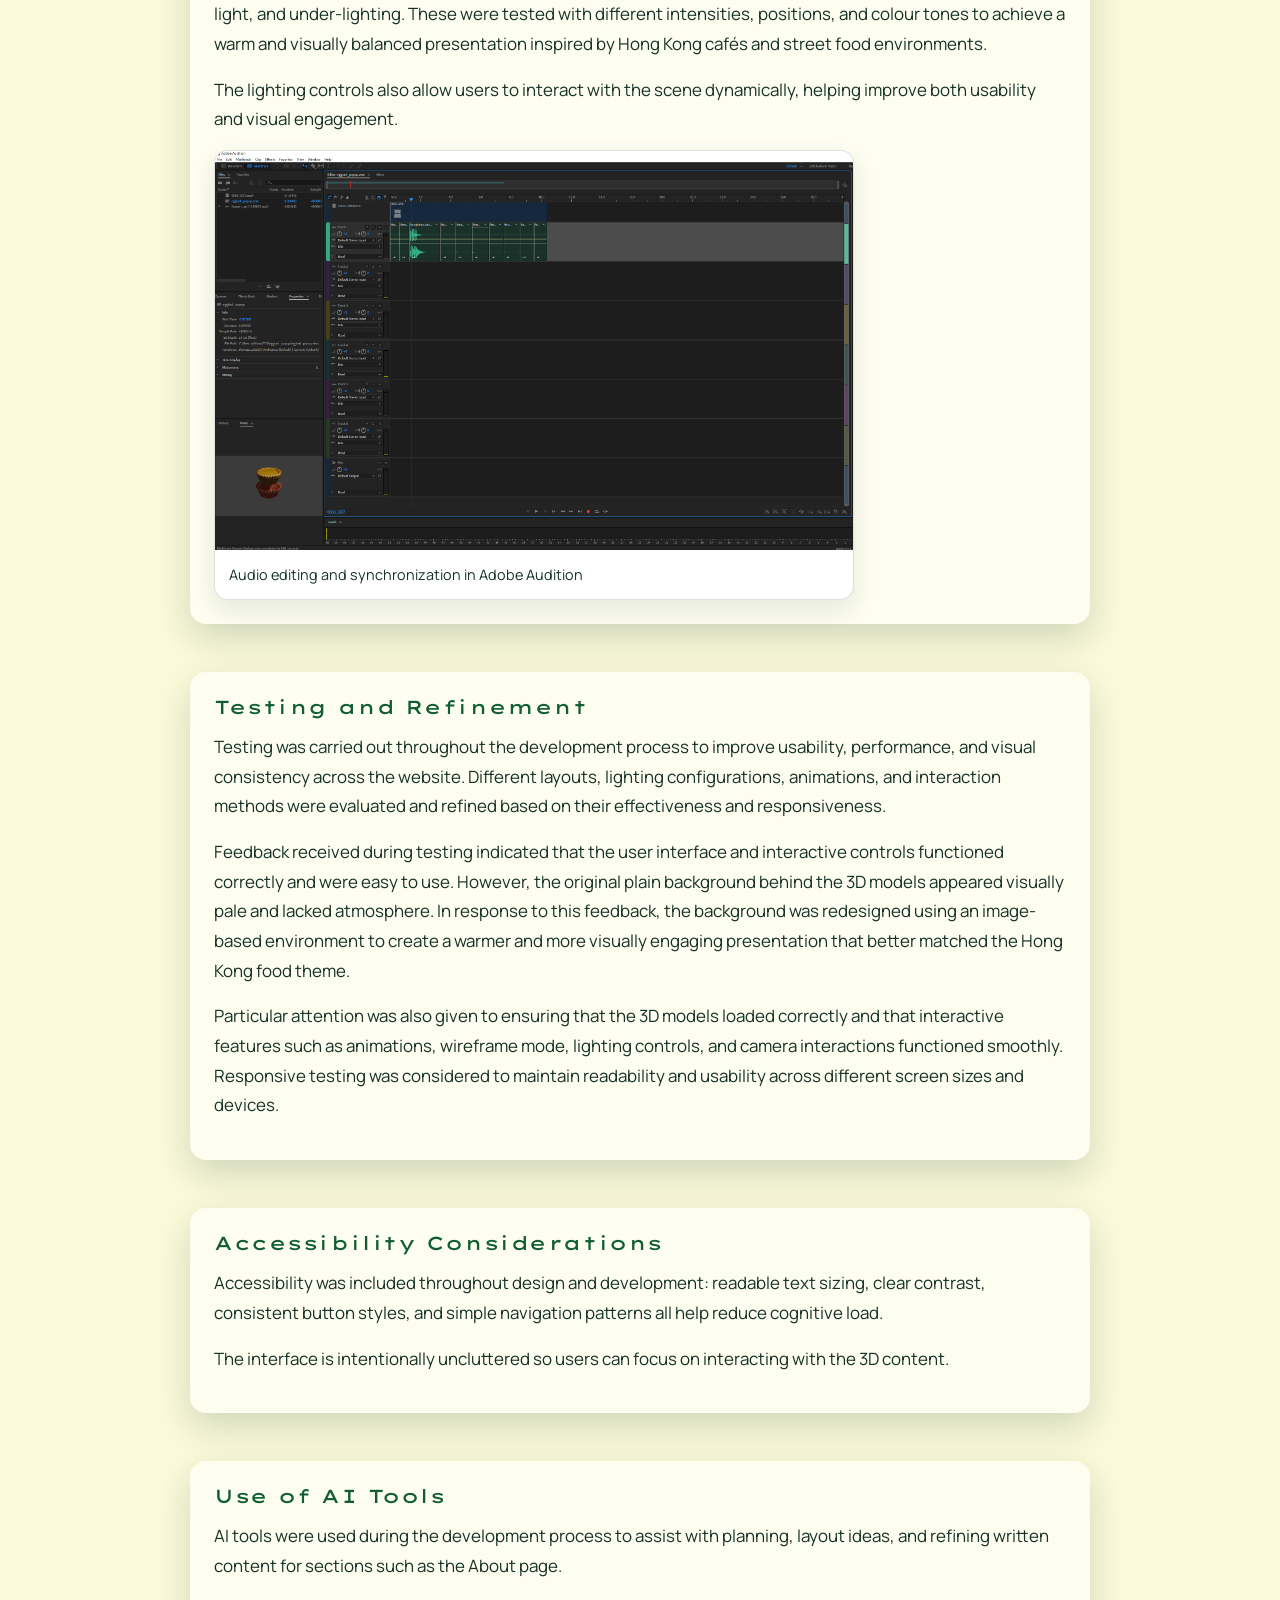
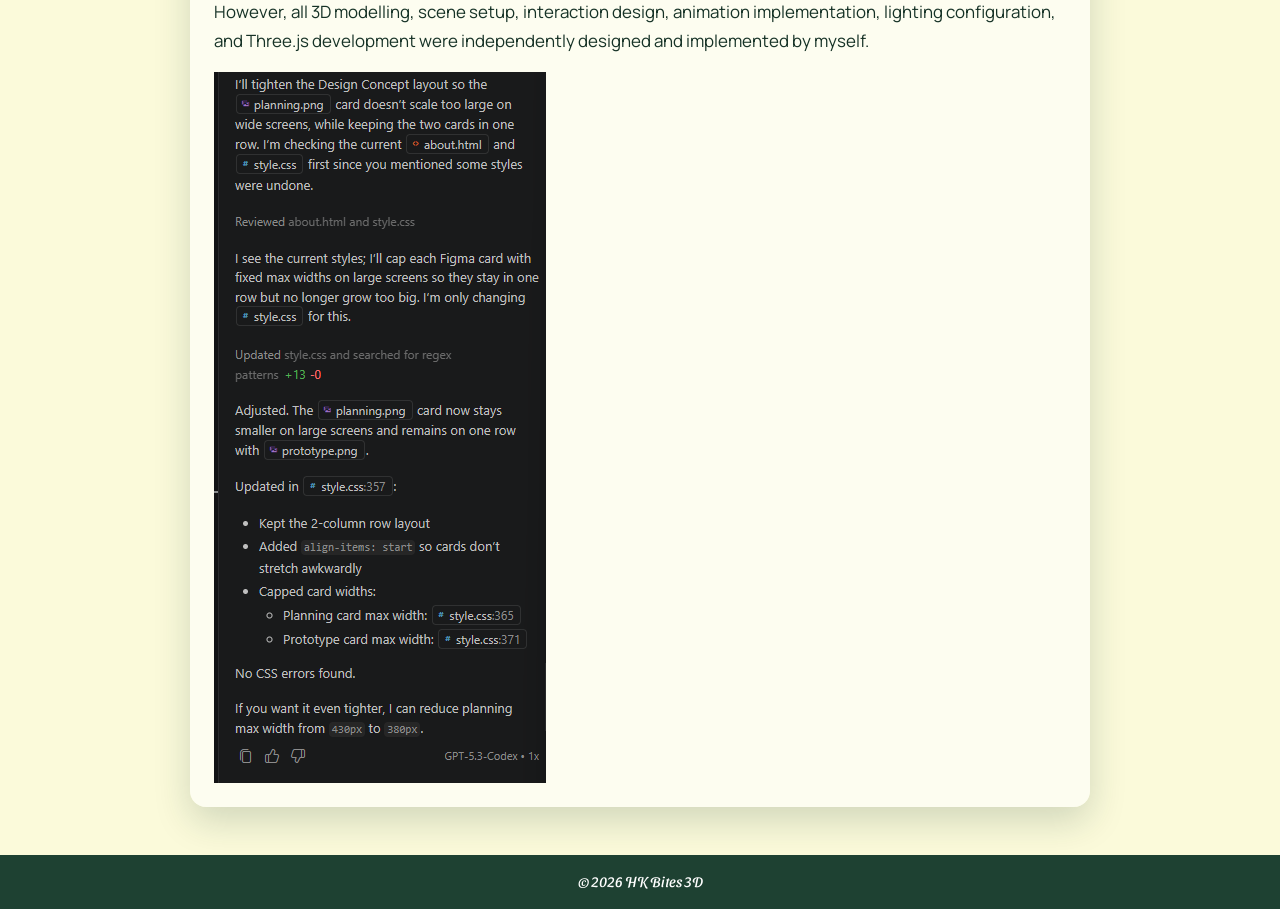
==== commit 203e4bbf: "update about page" ====
--- a/about.html
+++ b/about.html
@@ -153,6 +153,36 @@
         </section>
 
         <section class="about-wrap about-section">
+            <h2>Texturing Process</h2>
+            <p>
+                Image textures were applied to the 3D models to improve realism and surface detail. 
+                UV unwrapping techniques were used in Blender to correctly map textures onto each object while reducing stretching and distortion.
+            </p>
+            <p>
+                Different materials and texture settings were tested to match the appearance of real Hong Kong food items, such as the glossy surface of milk tea and the baked texture of egg waffles and egg tarts. 
+Shader-based texturing techniques were initially explored during development; however, due to compatibility and rendering issues within the Three.js implementation, 
+image textures were used instead to provide more stable and efficient results for web deployment.
+
+            </p>
+            <p>
+                This approach improved performance while still achieving a visually convincing and immersive presentation.
+            </p>
+
+            <div class="process-grid" aria-label="Blender modelling snapshots">
+                <figure class="process-card">
+                    <img src="assets/images/About/UVUnwrap.png" alt="UV Unwrap process in Blender" loading="lazy">
+                    <figcaption>UV Unwrap process for texture mapping.</figcaption>
+                </figure>
+                <figure class="process-card">
+                    <img src="assets/images/About/shader.png" alt="Shader setup process in Blender" loading="lazy">
+                    <figcaption>Shader setup for realistic material appearance.</figcaption>
+                </figure>
+                
+            </div>
+        </section>
+
+
+        <section class="about-wrap about-section">
             <h2>Render Video</h2>
             <p>
                 Short render previews are included below to show animation timing and look development for each food
@@ -196,10 +226,28 @@
         </section>
 
         <section class="about-wrap about-section">
+            <h2>Lighting Development</h2>
+            <p>
+                Lighting was refined through experimentation with GUI controls. Ambient, hemisphere, directional, and
+                under-lighting combinations were tested to achieve a balanced scene.
+            </p>
+                <figure class="process-card lighting-process-card">
+                    <img src="assets/images/About/light.png" alt="Lighting setup process in Three.js" loading="lazy">
+                    <figcaption>Lighting setup and testing in Three.js.</figcaption>    
+        </section>
+
+        <section class="about-wrap about-section">
             <h2>Audio Implementation</h2>
             <p>
-                Edited sound effects are triggered by user interaction to reinforce actions and improve immersion. Audio
-                sources were obtained from Pixabay and synchronized with animations after processing in Adobe Audition.
+                Lighting played an important role in creating the atmosphere of the 3D scenes. 
+Multiple lighting setups were explored through experimentation and trial-and-error using a GUI control system.
+            </p>
+            <p> 
+                Different light types were implemented and adjusted, including ambient light, hemisphere light, directional light, and under-lighting. 
+These were tested with different intensities, positions, and colour tones to achieve a warm and visually balanced presentation inspired by Hong Kong cafés and street food environments.
+            </p>
+            <p>
+                The lighting controls also allow users to interact with the scene dynamically, helping improve both usability and visual engagement.
             </p>
                 <figure class="process-card audio-process-card">
                     <img src="assets/images/About/auditon.png" alt="Audio editing" loading="lazy">
@@ -208,6 +256,19 @@
         </section>
 
         <section class="about-wrap about-section">
+            <h2>Testing and Refinement</h2>
+            <p>
+                Testing was carried out throughout the development process to improve usability, performance, and visual consistency across the website. Different layouts, lighting configurations, animations, and interaction methods were evaluated and refined based on their effectiveness and responsiveness.
+            </p>
+            <p>
+                Feedback received during testing indicated that the user interface and interactive controls functioned correctly and were easy to use. However, the original plain background behind the 3D models appeared visually pale and lacked atmosphere. In response to this feedback, the background was redesigned using an image-based environment to create a warmer and more visually engaging presentation that better matched the Hong Kong food theme.
+            </p>
+            <p>
+                Particular attention was also given to ensuring that the 3D models loaded correctly and that interactive features such as animations, wireframe mode, lighting controls, and camera interactions functioned smoothly. Responsive testing was considered to maintain readability and usability across different screen sizes and devices.
+            </p>
+        </section>
+
+        <section class="about-wrap about-section">
             <h2>Accessibility Considerations</h2>
             <p>
                 Accessibility was included throughout design and development: readable text sizing, clear contrast,
@@ -217,6 +278,19 @@
                 The interface is intentionally uncluttered so users can focus on interacting with the 3D content.
             </p>
         </section>
+
+        <section class="about-wrap about-section">
+            <h2>Use of AI Tools</h2>
+            <p>
+                AI tools were used during the development process to assist with planning, layout ideas, and refining written content for sections such as the About page.
+            </p>
+            <p>
+                However, all 3D modelling, scene setup, interaction design, animation implementation, lighting configuration, and Three.js development were independently designed and implemented by myself.            </p>
+            </p>
+            <img src="assets/images/About/AI.png" alt="AI tools used for planning and content refinement" loading="lazy">
+        </section>
+
+
     </main>
 
     <footer class="site-footer">
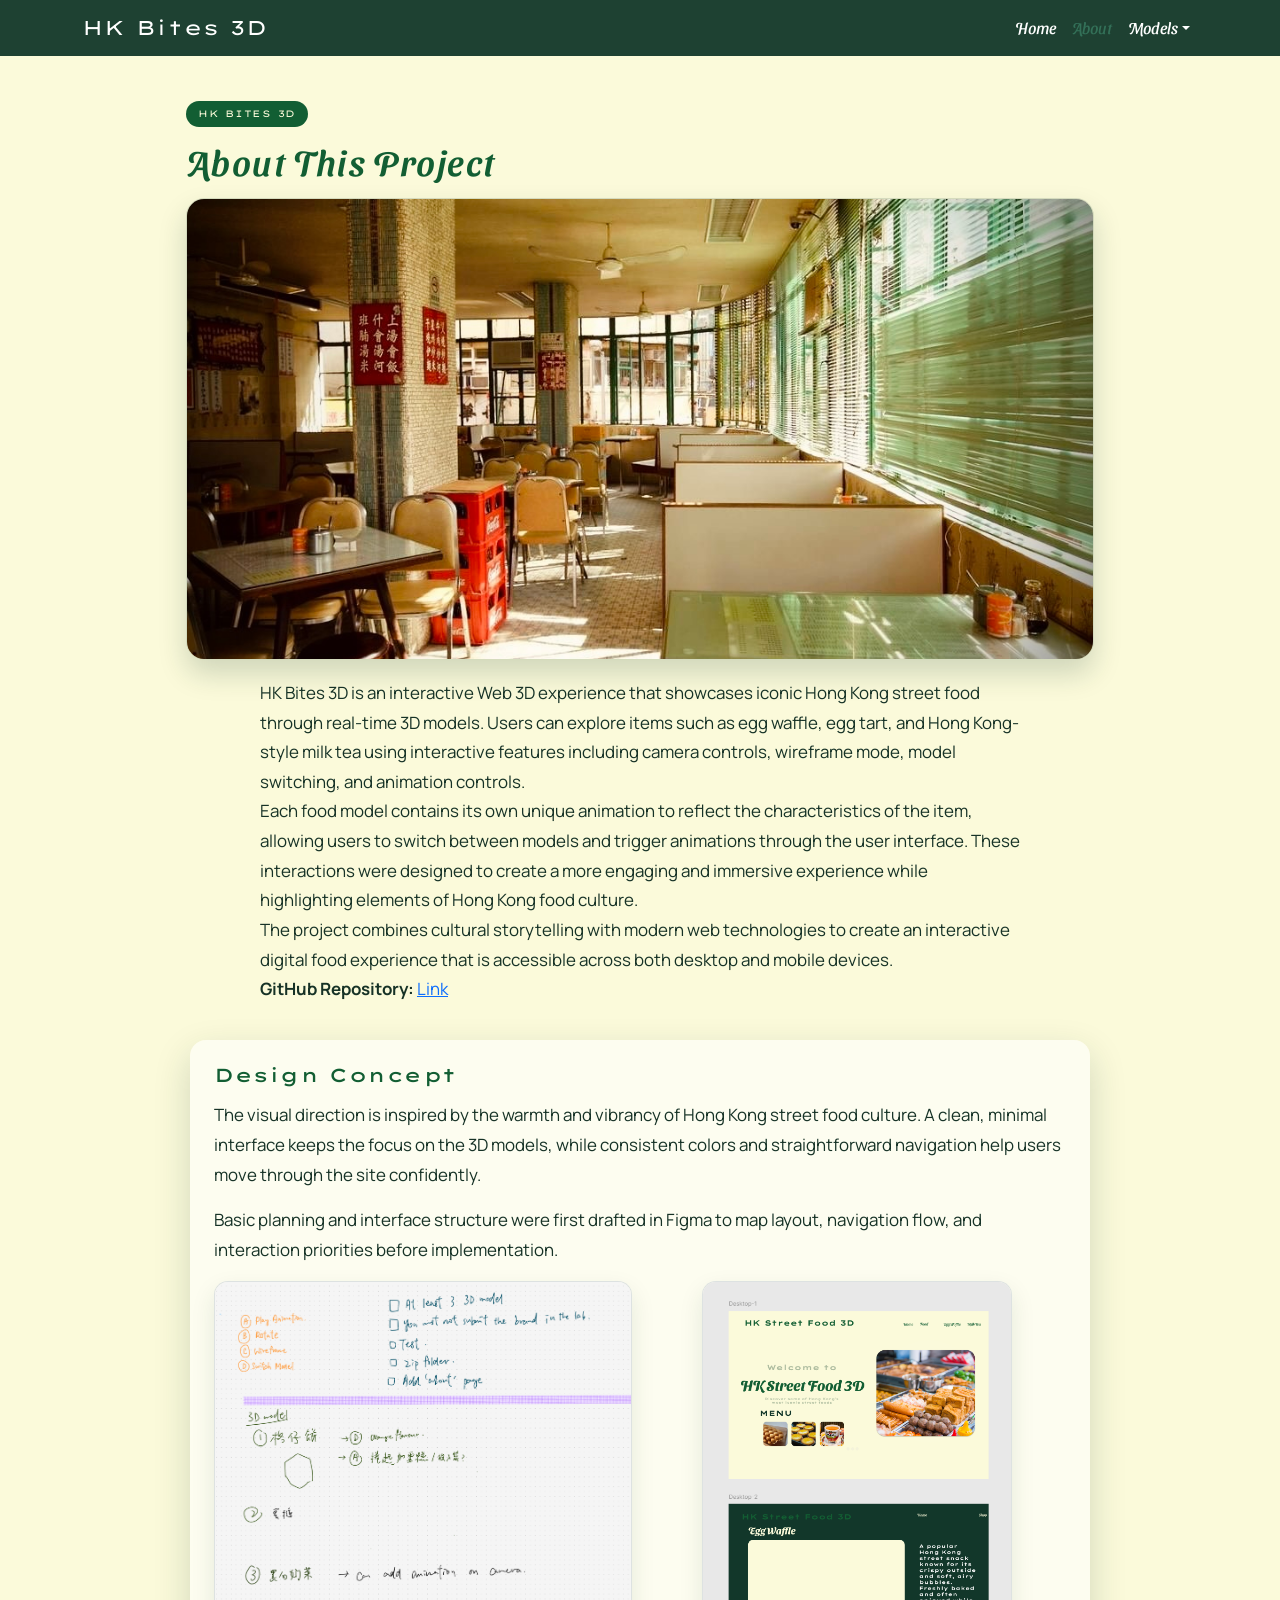
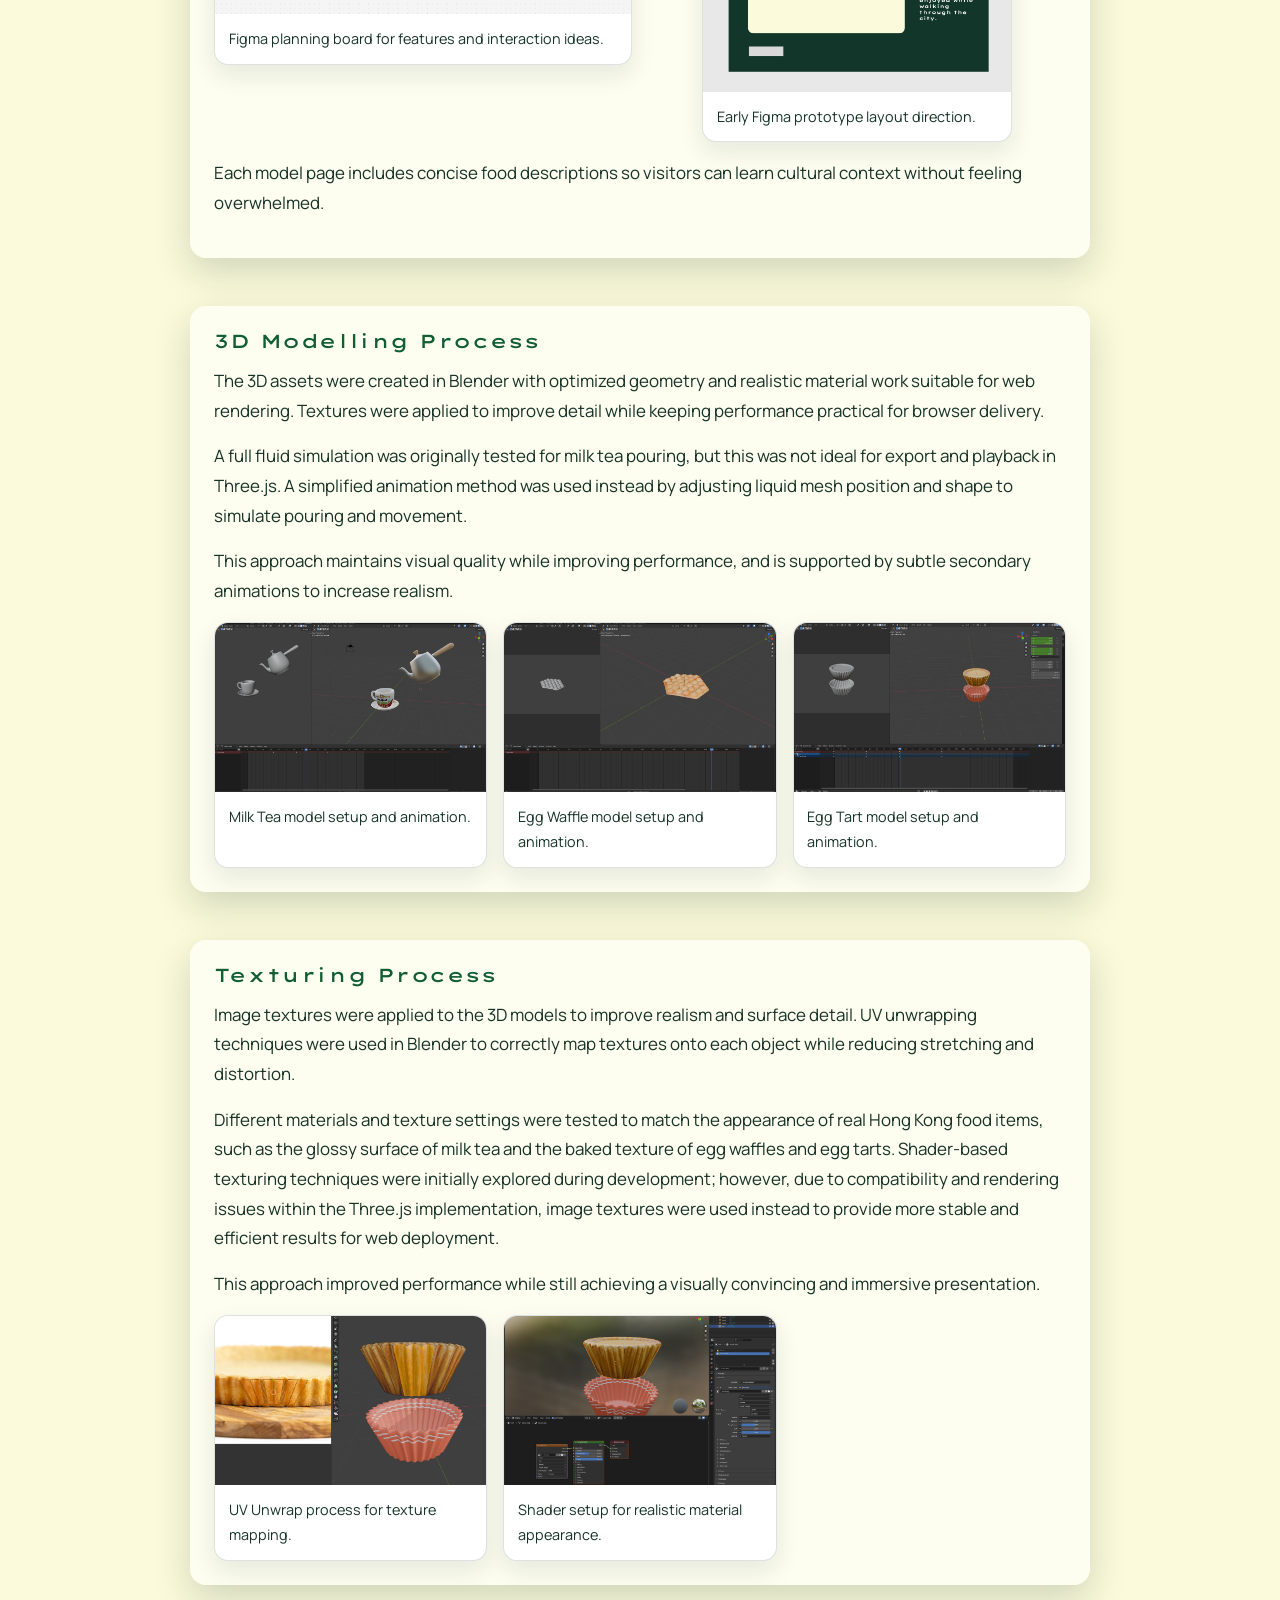
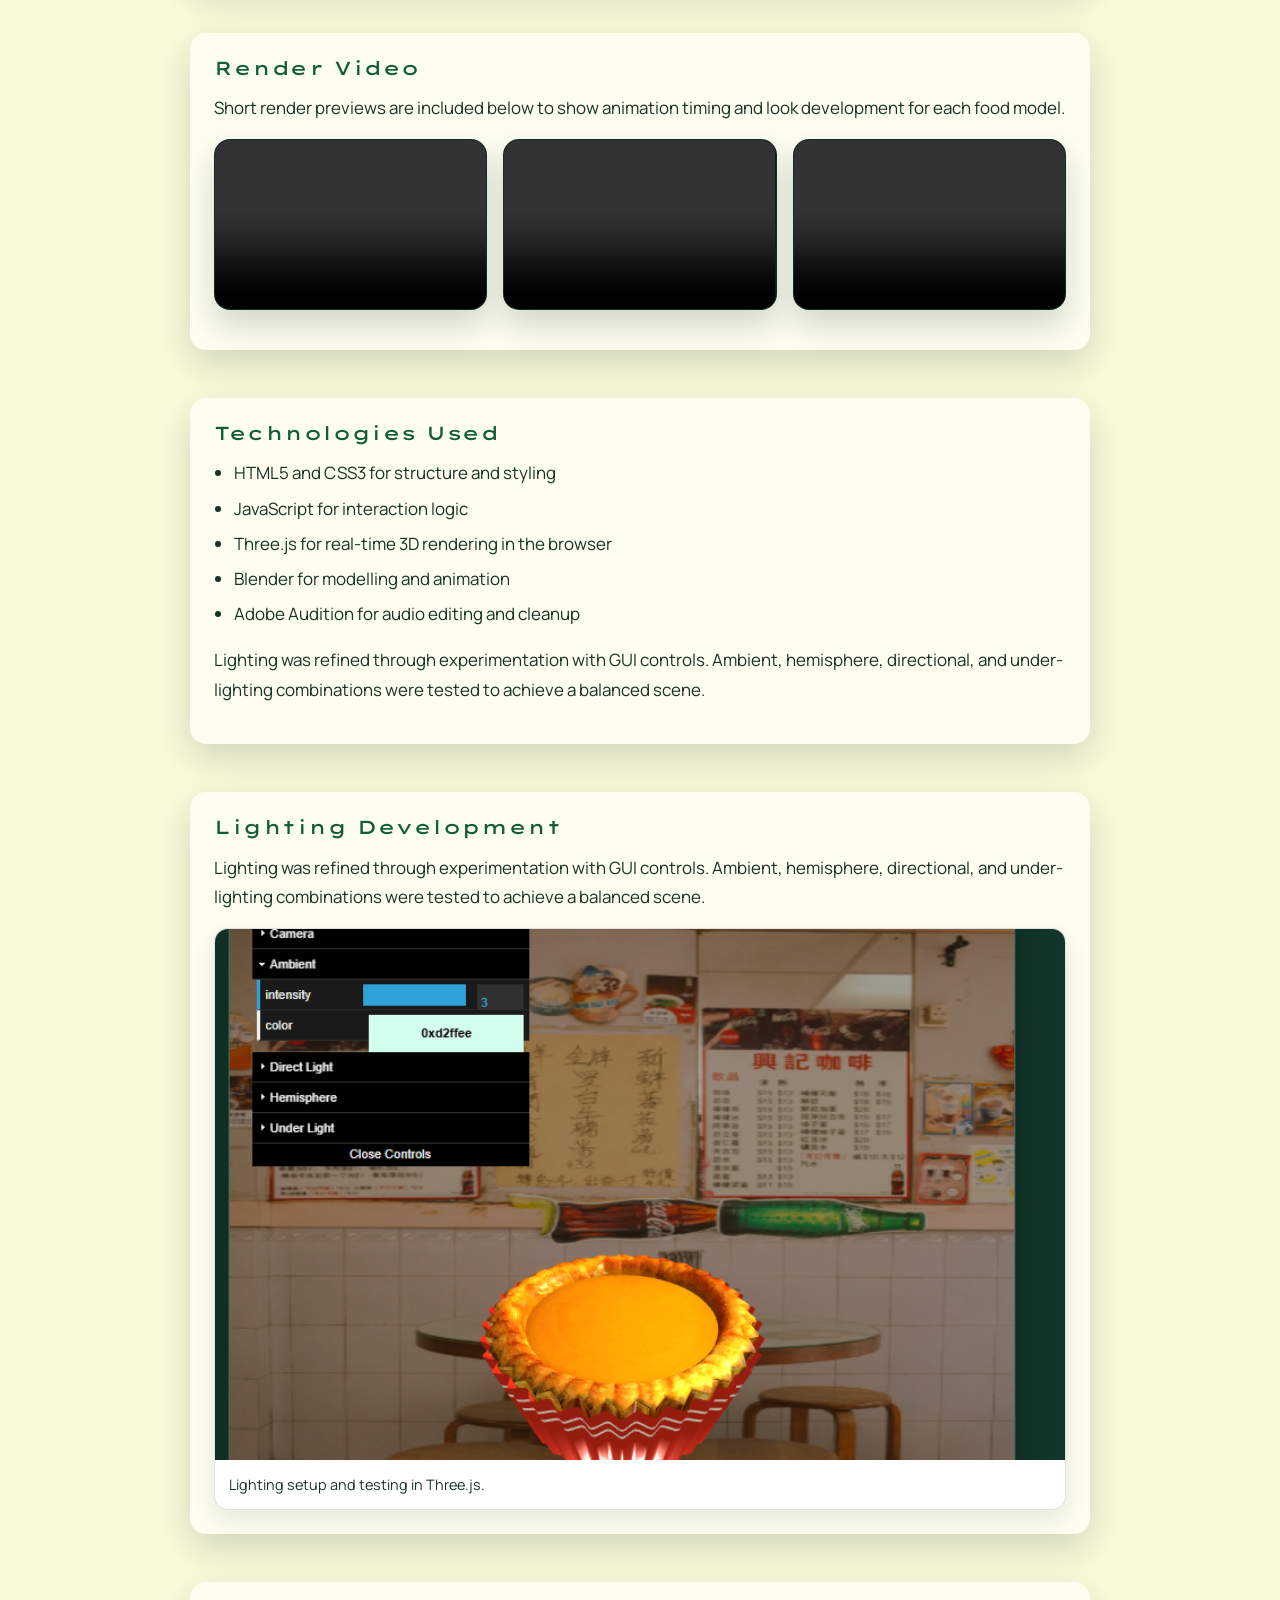
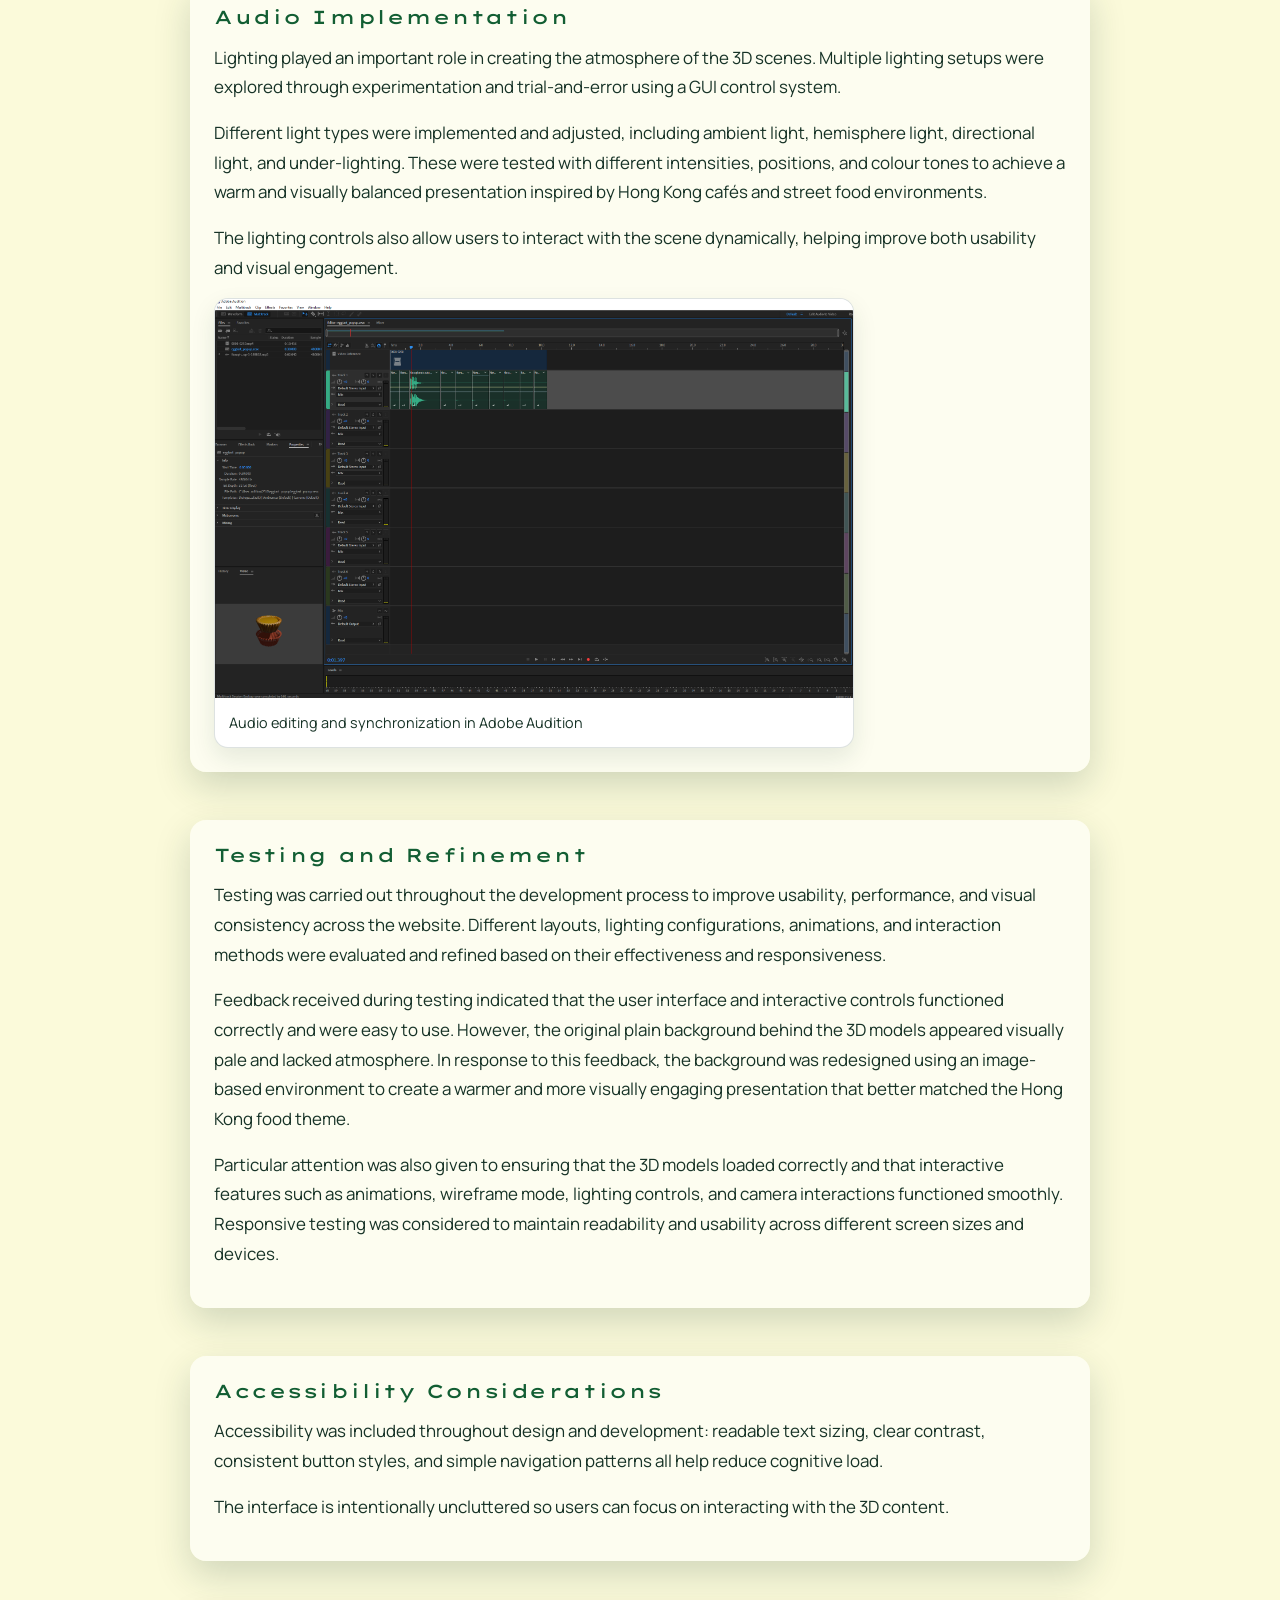
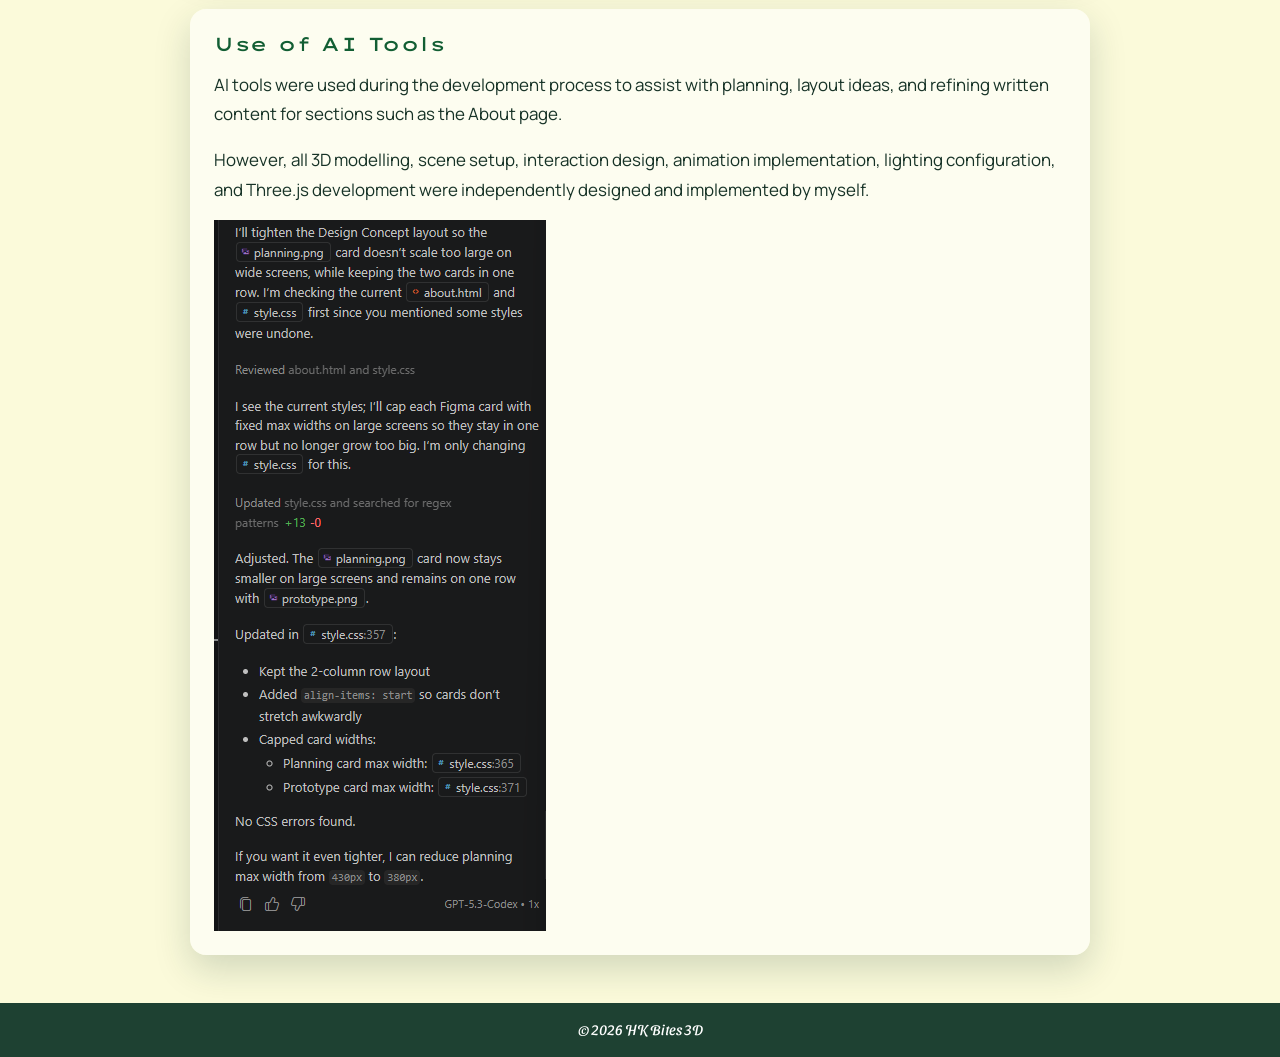
==== commit 90bff74f: "new model" ====
--- a/about.html
+++ b/about.html
@@ -82,13 +82,16 @@
                 <img src="assets/images/background.jpg" alt="Hong Kong cha chaan teng interior atmosphere" loading="lazy">
             </figure>
             <p>
-                HK Bites 3D is an interactive Web 3D experience that showcases iconic Hong Kong street food using
-                real-time 3D models. Users can explore egg waffle, egg tart, and Hong Kong-style milk tea through
-                animations, camera controls and rendering options such as wireframe and animation mode.
-            </p>
-            <p>
-                The project combines cultural storytelling with modern web technology to create an engaging digital
-                food experience that is easy to explore on both desktop and mobile.
+                HK Bites 3D is an interactive Web 3D experience that showcases iconic Hong Kong street food through real-time 3D models. Users can explore items such as egg waffle, egg tart, and Hong Kong-style milk tea using interactive features including camera controls, wireframe mode, model switching, and animation controls.
+            </p>
+            <p>
+                Each food model contains its own unique animation to reflect the characteristics of the item, allowing users to switch between models and trigger animations through the user interface. These interactions were designed to create a more engaging and immersive experience while highlighting elements of Hong Kong food culture.
+            </p>
+            <p> 
+                The project combines cultural storytelling with modern web technologies to create an interactive digital food experience that is accessible across both desktop and mobile devices.
+            </p>
+            <p><strong>GitHub Repository:</strong>
+                <a href="https://github.com/TevyTrial/HongKongStreetFood3d.git" target="_blank" rel="noopener noreferrer">Link</a>
             </p>
         </section>
 
